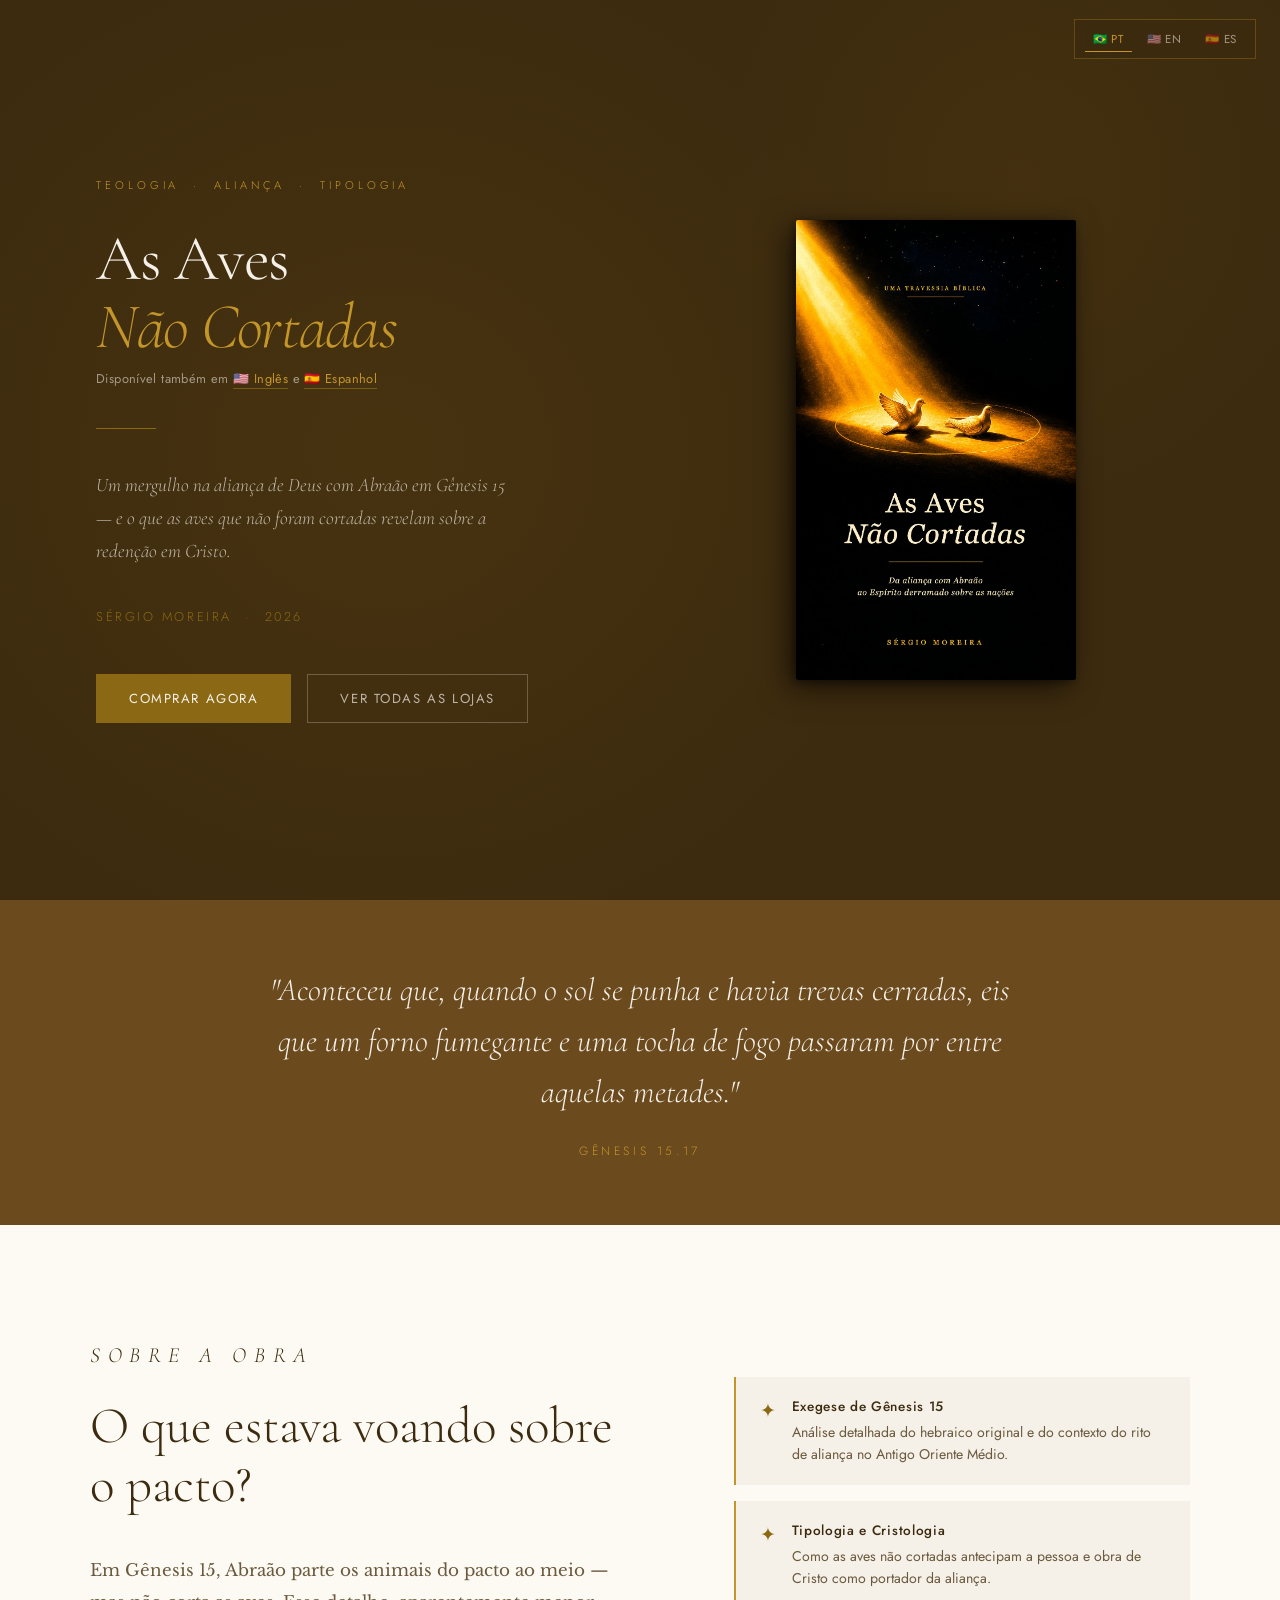
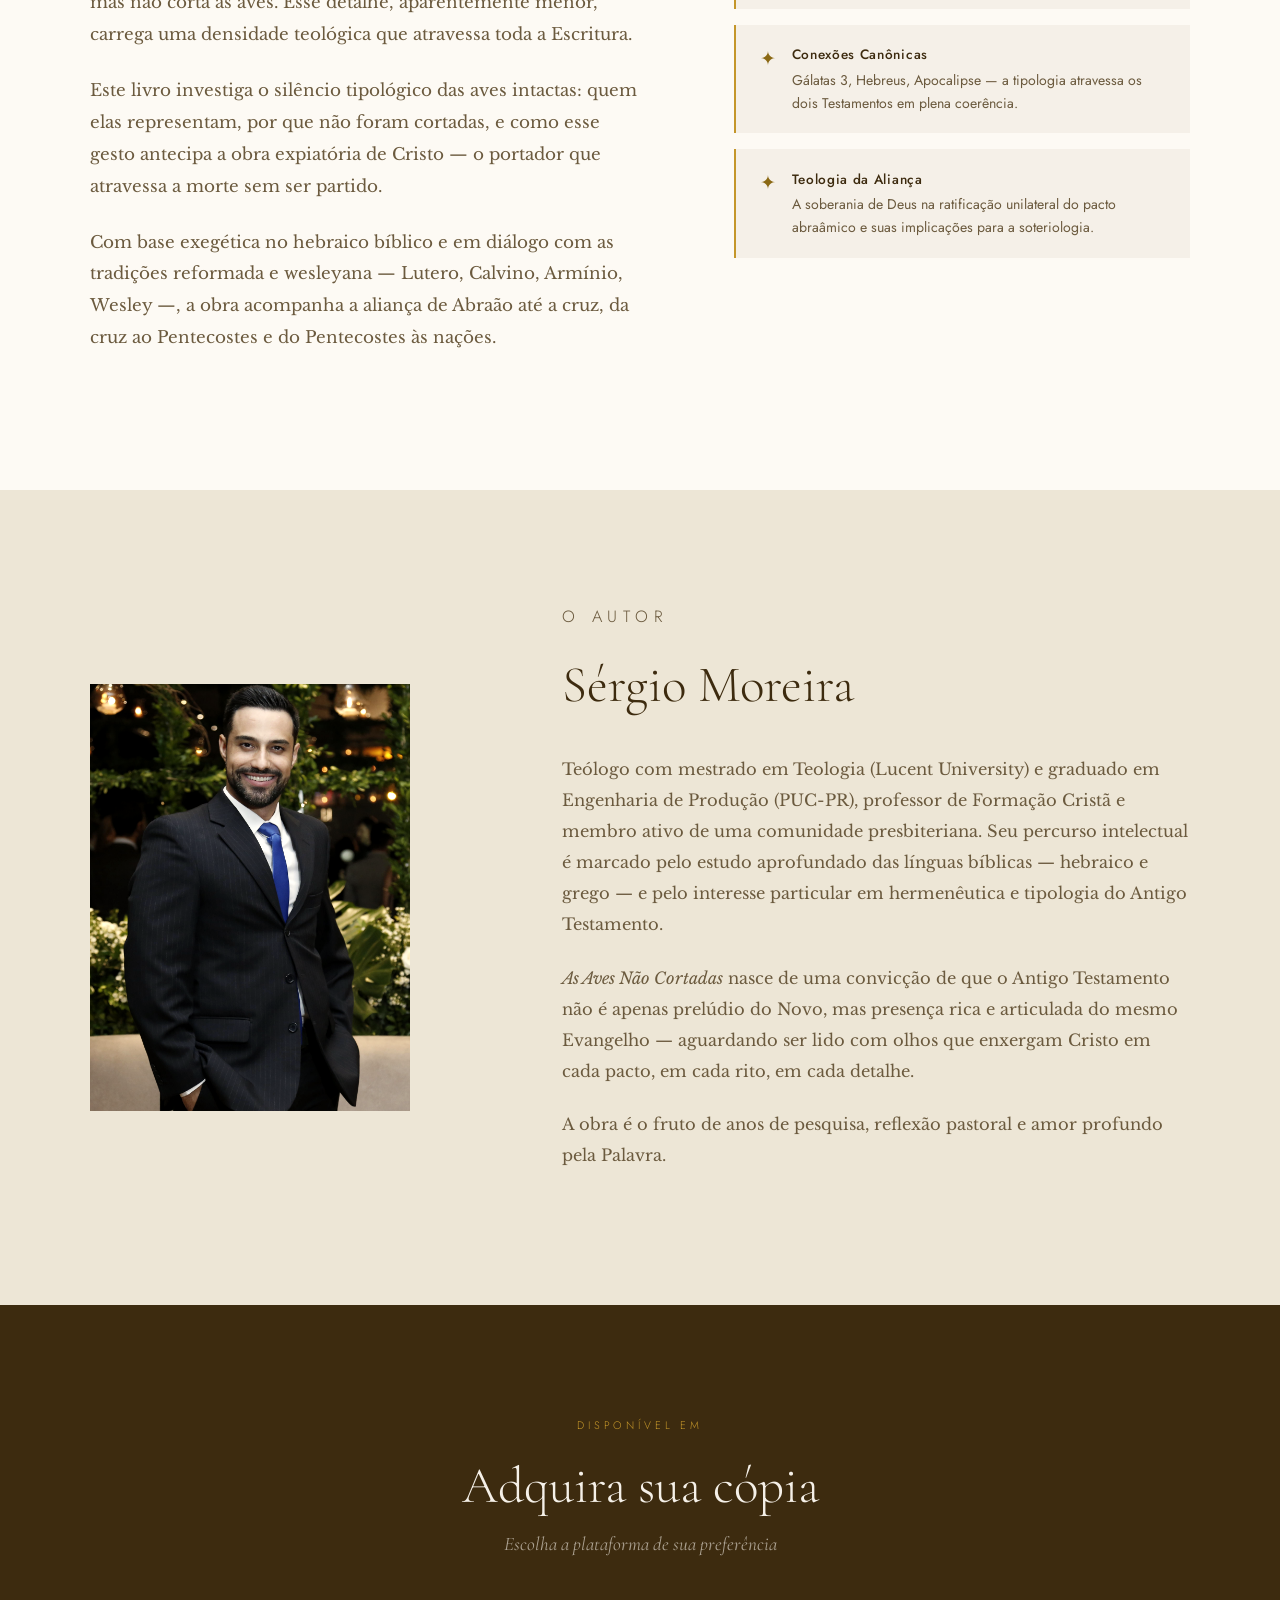
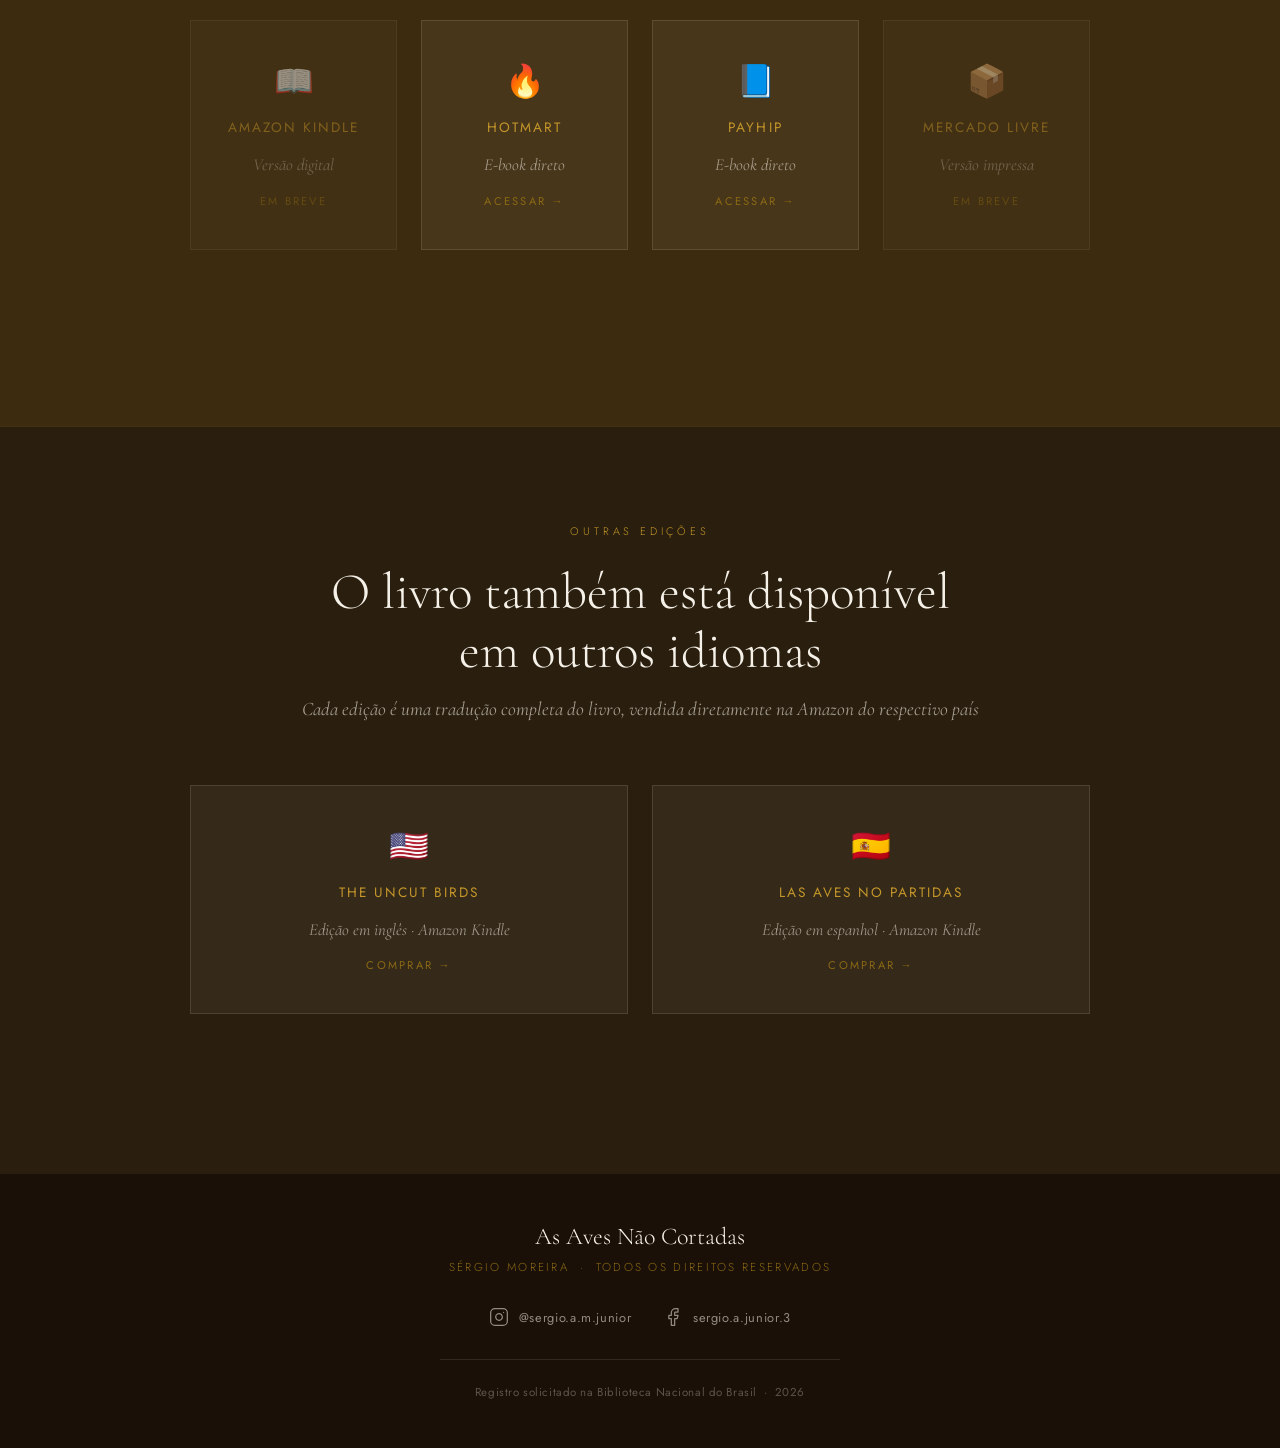
==== index.html @ d933e7a5 "Update index.html" ====
<!DOCTYPE html>
<html lang="pt-BR">
<head>
<meta charset="UTF-8">
<meta name="viewport" content="width=device-width, initial-scale=1.0">
<title>As Aves Não Cortadas — Sérgio Moreira | Livro de teologia sobre Gênesis 15</title>
<meta name="description" content="Por que Deus não cortou as aves na aliança de Gênesis 15? Um estudo teológico que acompanha a promessa de Abraão até a cruz, o Espírito derramado em Pentecostes e as nações. Livro de Sérgio Moreira.">
<meta property="og:type" content="book">
<meta property="og:title" content="As Aves Não Cortadas — Sérgio Moreira">
<meta property="og:description" content="Da aliança com Abraão ao Espírito derramado sobre as nações.">
<meta property="og:image" content="https://asavesnaocortadas.ddns.net/Capa.png">
<meta property="og:url" content="https://asavesnaocortadas.ddns.net/">
<link rel="preconnect" href="https://fonts.googleapis.com">
<link rel="preconnect" href="https://fonts.gstatic.com" crossorigin>
<link href="https://fonts.googleapis.com/css2?family=Cormorant+Garamond:ital,wght@0,300;0,400;0,600;1,300;1,400&family=Libre+Baskerville:ital,wght@0,400;0,700;1,400&family=Jost:wght@300;400;500&display=swap" rel="stylesheet">
<style>
  :root {
    --creme: #F5F0E8; --creme-dark: #EDE6D6; --dourado: #8B6914;
    --dourado-claro: #C4962A; --marrom: #3D2B0F; --marrom-medio: #6B4A1E;
    --texto: #2A1F0E; --texto-suave: #6B5A3E; --branco: #FDFAF4;
  }
  * { margin: 0; padding: 0; box-sizing: border-box; }
  html { scroll-behavior: smooth; }
  body { background: var(--creme); color: var(--texto); font-family: 'Libre Baskerville', serif; overflow-x: hidden; }
  .lang-nav { position: fixed; top: 1.2rem; right: 1.5rem; z-index: 100; display: flex; gap: 0.4rem; background: rgba(61,43,15,0.85); backdrop-filter: blur(8px); padding: 0.4rem 0.6rem; border: 1px solid rgba(196,150,42,0.3); }
  .lang-btn { font-family: 'Jost', sans-serif; font-size: 0.72rem; font-weight: 400; letter-spacing: 0.08em; color: rgba(245,240,232,0.55); text-decoration: none; padding: 0.25rem 0.5rem; transition: color 0.2s ease; }
  .lang-btn:hover { color: var(--dourado-claro); }
  .lang-btn.active { color: var(--dourado-claro); border-bottom: 1px solid var(--dourado-claro); }
  .hero { min-height: 100vh; background: var(--marrom); display: grid; grid-template-columns: 1fr 1fr; position: relative; overflow: hidden; }
  .hero::before { content: ''; position: absolute; inset: 0; background: radial-gradient(ellipse 60% 80% at 30% 50%, rgba(139,105,20,0.12) 0%, transparent 70%), radial-gradient(ellipse 40% 60% at 80% 20%, rgba(139,105,20,0.08) 0%, transparent 60%); pointer-events: none; }
  .hero-text { display: flex; flex-direction: column; justify-content: center; padding: 5rem 4rem 5rem 6rem; position: relative; z-index: 2; }
  .hero-eyebrow { font-family: 'Jost', sans-serif; font-weight: 300; font-size: 0.7rem; letter-spacing: 0.35em; text-transform: uppercase; color: var(--dourado-claro); margin-bottom: 2rem; }
  .hero-title { font-family: 'Cormorant Garamond', serif; font-weight: 300; font-size: clamp(3.2rem, 5vw, 5.5rem); line-height: 1.05; color: var(--creme); letter-spacing: -0.02em; }
  .hero-title em { font-style: italic; color: var(--dourado-claro); }
  .hero-divider { width: 60px; height: 1px; background: var(--dourado); margin: 2.5rem 0; }
  .hero-subtitle { font-family: 'Cormorant Garamond', serif; font-style: italic; font-weight: 300; font-size: 1.2rem; line-height: 1.7; color: rgba(245,240,232,0.7); max-width: 420px; }
  .hero-autor { margin-top: 2.5rem; font-family: 'Jost', sans-serif; font-weight: 300; font-size: 0.8rem; letter-spacing: 0.2em; text-transform: uppercase; color: var(--dourado); }
  .hero-cta-group { margin-top: 3rem; display: flex; gap: 1rem; flex-wrap: wrap; }
  .btn-primary { display: inline-block; padding: 0.85rem 2rem; background: var(--dourado); color: var(--creme); font-family: 'Jost', sans-serif; font-weight: 400; font-size: 0.82rem; letter-spacing: 0.12em; text-transform: uppercase; text-decoration: none; border: 1px solid var(--dourado); transition: all 0.3s ease; }
  .btn-primary:hover { background: var(--dourado-claro); border-color: var(--dourado-claro); }
  .btn-secondary { display: inline-block; padding: 0.85rem 2rem; background: transparent; color: rgba(245,240,232,0.7); font-family: 'Jost', sans-serif; font-weight: 400; font-size: 0.82rem; letter-spacing: 0.12em; text-transform: uppercase; text-decoration: none; border: 1px solid rgba(245,240,232,0.25); transition: all 0.3s ease; }
  .btn-secondary:hover { border-color: rgba(245,240,232,0.6); color: var(--creme); }
  .hero-book { display: flex; align-items: center; justify-content: center; padding: 5rem 5rem 5rem 2rem; position: relative; z-index: 2; }
  .book-wrapper { position: relative; width: 280px; }
  .book-img { width: 100%; border-radius: 2px; box-shadow: -8px 8px 30px rgba(0,0,0,0.6), -2px 2px 8px rgba(0,0,0,0.4); display: block; }
  .versiculo { background: var(--marrom-medio); padding: 4rem 2rem; text-align: center; }
  .versiculo blockquote { font-family: 'Cormorant Garamond', serif; font-style: italic; font-weight: 300; font-size: clamp(1.4rem, 2.5vw, 2rem); color: var(--creme); max-width: 750px; margin: 0 auto; line-height: 1.6; }
  .versiculo cite { display: block; margin-top: 1.5rem; font-family: 'Jost', sans-serif; font-style: normal; font-weight: 300; font-size: 0.75rem; letter-spacing: 0.3em; text-transform: uppercase; color: var(--dourado-claro); }
  .sobre { background: var(--branco); padding: 7rem 2rem; }
  .container { max-width: 1100px; margin: 0 auto; }
  .section-label { font-family: 'Jost', sans-serif; font-weight: 300; font-size: 0.68rem; letter-spacing: 0.35em; text-transform: uppercase; color: var(--dourado); margin-bottom: 1.5rem; }
  .section-title { font-family: 'Cormorant Garamond', serif; font-weight: 300; font-size: clamp(2.2rem, 4vw, 3.5rem); line-height: 1.15; color: var(--marrom); margin-bottom: 2.5rem; }
  .sobre-grid { display: grid; grid-template-columns: 1.2fr 1fr; gap: 6rem; align-items: start; }
  .sobre-texto p { font-size: 1.05rem; line-height: 1.9; color: var(--texto-suave); margin-bottom: 1.5rem; }
  .sobre-texto p:first-child { font-family: 'Cormorant Garamond', serif; font-size: 1.35rem; font-style: italic; color: var(--marrom); line-height: 1.7; }
  .temas { margin-top: 2.5rem; display: flex; flex-direction: column; gap: 1rem; }
  .tema-item { display: flex; align-items: flex-start; gap: 1rem; padding: 1.2rem 1.5rem; border-left: 2px solid var(--dourado-claro); background: var(--creme); }
  .tema-icon { font-size: 1.2rem; color: var(--dourado); flex-shrink: 0; margin-top: 0.1rem; }
  .tema-content h4 { font-family: 'Jost', sans-serif; font-weight: 500; font-size: 0.85rem; letter-spacing: 0.05em; color: var(--marrom); margin-bottom: 0.3rem; }
  .tema-content p { font-size: 0.88rem !important; line-height: 1.6 !important; color: var(--texto-suave) !important; margin: 0 !important; font-family: 'Jost', sans-serif; }
  .autor { background: var(--creme-dark); padding: 7rem 2rem; }
  .autor-grid { display: grid; grid-template-columns: 1fr 1.6fr; gap: 5rem; align-items: center; }
  .autor-foto-wrapper { position: relative; }
  .autor-foto { width: 100%; max-width: 320px; aspect-ratio: 3/4; object-fit: cover; display: block; filter: sepia(15%) contrast(1.05); }
  .autor-foto-frame { position: absolute; top: 20px; left: 20px; right: -20px; bottom: -20px; border: 1px solid var(--dourado); z-index: -1; }
  .autor-bio p { font-size: 1.02rem; line-height: 1.9; color: var(--texto-suave); margin-bottom: 1.4rem; }
  .onde { background: var(--marrom); padding: 7rem 2rem; text-align: center; }
  .onde .section-label { color: var(--dourado-claro); }
  .onde .section-title { color: var(--creme); margin-bottom: 1rem; }
  .onde-subtitulo { font-family: 'Cormorant Garamond', serif; font-style: italic; font-size: 1.2rem; color: rgba(245,240,232,0.6); margin-bottom: 4rem; }
  .idiomas-livro { background: var(--texto); padding: 6rem 2rem; text-align: center; border-top: 1px solid rgba(196,150,42,0.15); }
  .idiomas-livro .section-label { color: var(--dourado-claro); }
  .idiomas-livro .section-title { color: var(--creme); margin-bottom: 1rem; max-width: 640px; margin-left: auto; margin-right: auto; }
  .lojas-grid { display: grid; grid-template-columns: repeat(auto-fit, minmax(180px, 1fr)); gap: 1.5rem; max-width: 900px; margin: 0 auto 4rem; }
  .loja-card { background: rgba(245,240,232,0.05); border: 1px solid rgba(245,240,232,0.12); padding: 2.5rem 1.5rem; text-decoration: none; color: var(--creme); transition: all 0.3s ease; display: flex; flex-direction: column; align-items: center; gap: 1rem; }
  .loja-card:hover { background: rgba(139,105,20,0.2); border-color: var(--dourado); transform: translateY(-4px); }
  .loja-em-breve { opacity: 0.5; cursor: default; }
  .loja-em-breve:hover { background: rgba(245,240,232,0.05); border-color: rgba(245,240,232,0.12); transform: none; }
  .loja-icon { font-size: 2rem; }
  .loja-nome { font-family: 'Jost', sans-serif; font-weight: 400; font-size: 0.85rem; letter-spacing: 0.15em; text-transform: uppercase; color: var(--dourado-claro); }
  .loja-desc { font-family: 'Cormorant Garamond', serif; font-style: italic; font-size: 1.05rem; color: rgba(245,240,232,0.55); line-height: 1.4; }
  .loja-link-text { font-family: 'Jost', sans-serif; font-size: 0.7rem; letter-spacing: 0.2em; text-transform: uppercase; color: var(--dourado); }
  footer { background: #1A1007; padding: 3rem 2rem; text-align: center; }
  .footer-title { font-family: 'Cormorant Garamond', serif; font-weight: 300; font-size: 1.5rem; color: var(--creme); margin-bottom: 0.5rem; }
  .footer-sub { font-family: 'Jost', sans-serif; font-weight: 300; font-size: 0.72rem; letter-spacing: 0.2em; text-transform: uppercase; color: var(--dourado); margin-bottom: 2rem; }
  footer hr { border: none; border-top: 1px solid rgba(245,240,232,0.1); max-width: 400px; margin: 0 auto 1.5rem; }
  .footer-copy { font-family: 'Jost', sans-serif; font-size: 0.72rem; color: rgba(245,240,232,0.3); letter-spacing: 0.05em; }
  .footer-social { display: flex; justify-content: center; gap: 2rem; margin-bottom: 2rem; flex-wrap: wrap; }
  .social-link { display: flex; align-items: center; gap: 0.6rem; color: rgba(245,240,232,0.55); text-decoration: none; font-family: 'Jost', sans-serif; font-size: 0.8rem; letter-spacing: 0.05em; transition: color 0.3s ease; }
  .social-link:hover { color: var(--dourado-claro); }
  @media (max-width: 900px) {
    .hero { grid-template-columns: 1fr; min-height: auto; }
    .hero-text { padding: 4rem 2rem 2rem; order: 2; }
    .hero-book { order: 1; padding: 4rem 2rem 2rem; }
    .book-wrapper { width: 200px; }
    .sobre-grid, .autor-grid { grid-template-columns: 1fr; gap: 3rem; }
    .autor-foto { max-width: 220px; margin: 0 auto; }
    .autor-foto-frame { display: none; }
    .lojas-grid { grid-template-columns: 1fr; max-width: 360px; }
    .lang-nav { top: 0.8rem; right: 0.8rem; }
  }
  @media (max-width: 600px) {
    .hero-text { padding: 3rem 1.5rem 2rem; }
    .hero-cta-group { flex-direction: column; }
    .btn-primary, .btn-secondary { text-align: center; }
  }
  @keyframes fadeUp { from { opacity: 0; transform: translateY(30px); } to { opacity: 1; transform: translateY(0); } }
  .hero-eyebrow { animation: fadeUp 0.8s ease both; }
  .hero-title { animation: fadeUp 0.8s 0.15s ease both; }
  .hero-divider { animation: fadeUp 0.8s 0.3s ease both; }
  .hero-subtitle { animation: fadeUp 0.8s 0.4s ease both; }
  .hero-idiomas { font-family: 'Jost', sans-serif; font-size: 0.8rem; letter-spacing: 0.03em; color: rgba(245,240,232,0.55); margin: 0.6rem 0 0; animation: fadeUp 0.8s 0.35s ease both; }
  .hero-idiomas a { color: var(--dourado-claro); text-decoration: none; border-bottom: 1px solid rgba(196,150,42,0.4); transition: border-color 0.2s ease; }
  .hero-idiomas a:hover { border-color: var(--dourado-claro); }
  .hero-autor { animation: fadeUp 0.8s 0.5s ease both; }
  .hero-cta-group { animation: fadeUp 0.8s 0.6s ease both; }
  .book-wrapper { animation: fadeUp 0.8s 0.3s ease both; }
</style>
</head>
<body>

<nav class="lang-nav">
  <a href="/" class="lang-btn active">🇧🇷 PT</a>
  <a href="/en/" class="lang-btn">🇺🇸 EN</a>
  <a href="/es/" class="lang-btn">🇪🇸 ES</a>
</nav>

<section class="hero">
  <div class="hero-text">
    <p class="hero-eyebrow">Teologia &nbsp;·&nbsp; Aliança &nbsp;·&nbsp; Tipologia</p>
    <h1 class="hero-title">As Aves<br><em>Não Cortadas</em></h1>
    <p class="hero-idiomas">Disponível também em <a href="https://www.amazon.com/dp/B0H73LWRV6" target="_blank" rel="noopener">🇺🇸 Inglês</a> e <a href="https://www.amazon.es/dp/B0H73BCH73" target="_blank" rel="noopener">🇪🇸 Espanhol</a></p>
    <div class="hero-divider"></div>
    <p class="hero-subtitle">Um mergulho na aliança de Deus com Abraão em Gênesis 15 — e o que as aves que não foram cortadas revelam sobre a redenção em Cristo.</p>
    <p class="hero-autor">Sérgio Moreira &nbsp;·&nbsp; 2026</p>
    <div class="hero-cta-group">
      <a href="https://go.hotmart.com/M106552113T" target="_blank" rel="noopener" class="btn-primary">Comprar agora</a>
      <a href="#onde-encontrar" class="btn-secondary">Ver todas as lojas</a>
    </div>
  </div>
  <div class="hero-book">
    <div class="book-wrapper">
      <img src="Capa.png" alt="Capa do livro As Aves Não Cortadas — Sérgio Moreira" class="book-img">
    </div>
  </div>
</section>

<section class="versiculo">
  <blockquote>
    "Aconteceu que, quando o sol se punha e havia trevas cerradas, eis que um forno fumegante e uma tocha de fogo passaram por entre aquelas metades."
    <cite>Gênesis 15.17</cite>
  </blockquote>
</section>

<section class="sobre" id="sobre">
  <div class="container">
    <div class="sobre-grid">
      <div class="sobre-texto">
        <p class="section-label">Sobre a obra</p>
        <h2 class="section-title">O que estava voando sobre o pacto?</h2>
        <p>Em Gênesis 15, Abraão parte os animais do pacto ao meio — mas não corta as aves. Esse detalhe, aparentemente menor, carrega uma densidade teológica que atravessa toda a Escritura.</p>
        <p>Este livro investiga o silêncio tipológico das aves intactas: quem elas representam, por que não foram cortadas, e como esse gesto antecipa a obra expiatória de Cristo — o portador que atravessa a morte sem ser partido.</p>
        <p>Com base exegética no hebraico bíblico e em diálogo com as tradições reformada e wesleyana — Lutero, Calvino, Armínio, Wesley —, a obra acompanha a aliança de Abraão até a cruz, da cruz ao Pentecostes e do Pentecostes às nações.</p>
      </div>
      <div>
        <div class="temas">
          <div class="tema-item"><span class="tema-icon">✦</span><div class="tema-content"><h4>Exegese de Gênesis 15</h4><p>Análise detalhada do hebraico original e do contexto do rito de aliança no Antigo Oriente Médio.</p></div></div>
          <div class="tema-item"><span class="tema-icon">✦</span><div class="tema-content"><h4>Tipologia e Cristologia</h4><p>Como as aves não cortadas antecipam a pessoa e obra de Cristo como portador da aliança.</p></div></div>
          <div class="tema-item"><span class="tema-icon">✦</span><div class="tema-content"><h4>Conexões Canônicas</h4><p>Gálatas 3, Hebreus, Apocalipse — a tipologia atravessa os dois Testamentos em plena coerência.</p></div></div>
          <div class="tema-item"><span class="tema-icon">✦</span><div class="tema-content"><h4>Teologia da Aliança</h4><p>A soberania de Deus na ratificação unilateral do pacto abraâmico e suas implicações para a soteriologia.</p></div></div>
        </div>
      </div>
    </div>
  </div>
</section>

<section class="autor" id="autor">
  <div class="container">
    <div class="autor-grid">
      <div class="autor-foto-wrapper">
        <img src="autor.jpg" alt="Sérgio Moreira, autor" class="autor-foto">
        <div class="autor-foto-frame"></div>
      </div>
      <div class="autor-bio">
        <p class="section-label">O autor</p>
        <h2 class="section-title">Sérgio Moreira</h2>
        <p>Teólogo com mestrado em Teologia (Lucent University) e graduado em Engenharia de Produção (PUC-PR), professor de Formação Cristã e membro ativo de uma comunidade presbiteriana. Seu percurso intelectual é marcado pelo estudo aprofundado das línguas bíblicas — hebraico e grego — e pelo interesse particular em hermenêutica e tipologia do Antigo Testamento.</p>
        <p><em>As Aves Não Cortadas</em> nasce de uma convicção de que o Antigo Testamento não é apenas prelúdio do Novo, mas presença rica e articulada do mesmo Evangelho — aguardando ser lido com olhos que enxergam Cristo em cada pacto, em cada rito, em cada detalhe.</p>
        <p>A obra é o fruto de anos de pesquisa, reflexão pastoral e amor profundo pela Palavra.</p>
      </div>
    </div>
  </div>
</section>

<section class="onde" id="onde-encontrar">
  <div class="container">
    <p class="section-label">Disponível em</p>
    <h2 class="section-title">Adquira sua cópia</h2>
    <p class="onde-subtitulo">Escolha a plataforma de sua preferência</p>
    <div class="lojas-grid">
      <div class="loja-card loja-em-breve"><span class="loja-icon">📖</span><span class="loja-nome">Amazon Kindle</span><span class="loja-desc">Versão digital</span><span class="loja-link-text">Em breve</span></div>
      <a href="https://go.hotmart.com/M106552113T" class="loja-card" target="_blank" rel="noopener"><span class="loja-icon">🔥</span><span class="loja-nome">Hotmart</span><span class="loja-desc">E-book direto</span><span class="loja-link-text">Acessar →</span></a>
      <a href="https://payhip.com/b/uIAxt" class="loja-card" target="_blank" rel="noopener"><span class="loja-icon">📘</span><span class="loja-nome">PayHip</span><span class="loja-desc">E-book direto</span><span class="loja-link-text">Acessar →</span></a>
      <div class="loja-card loja-em-breve"><span class="loja-icon">📦</span><span class="loja-nome">Mercado Livre</span><span class="loja-desc">Versão impressa</span><span class="loja-link-text">Em breve</span></div>
    </div>
  </div>
</section>

<section class="idiomas-livro" id="outras-edicoes">
  <div class="container">
    <p class="section-label">Outras edições</p>
    <h2 class="section-title">O livro também está disponível em outros idiomas</h2>
    <p class="onde-subtitulo">Cada edição é uma tradução completa do livro, vendida diretamente na Amazon do respectivo país</p>
    <div class="lojas-grid">
      <a href="https://www.amazon.com/dp/B0H73LWRV6" class="loja-card" target="_blank" rel="noopener"><span class="loja-icon">🇺🇸</span><span class="loja-nome">The Uncut Birds</span><span class="loja-desc">Edição em inglês · Amazon Kindle</span><span class="loja-link-text">Comprar →</span></a>
      <a href="https://www.amazon.es/dp/B0H73BCH73" class="loja-card" target="_blank" rel="noopener"><span class="loja-icon">🇪🇸</span><span class="loja-nome">Las Aves No Partidas</span><span class="loja-desc">Edição em espanhol · Amazon Kindle</span><span class="loja-link-text">Comprar →</span></a>
    </div>
  </div>
</section>

<footer>
  <p class="footer-title">As Aves Não Cortadas</p>
  <p class="footer-sub">Sérgio Moreira &nbsp;·&nbsp; Todos os direitos reservados</p>
  <div class="footer-social">
    <a href="https://www.instagram.com/sergio.a.m.junior/" target="_blank" rel="noopener" class="social-link" aria-label="Instagram">
      <svg xmlns="http://www.w3.org/2000/svg" width="20" height="20" viewBox="0 0 24 24" fill="none" stroke="currentColor" stroke-width="1.5" stroke-linecap="round" stroke-linejoin="round"><rect x="2" y="2" width="20" height="20" rx="5" ry="5"/><path d="M16 11.37A4 4 0 1 1 12.63 8 4 4 0 0 1 16 11.37z"/><line x1="17.5" y1="6.5" x2="17.51" y2="6.5"/></svg>
      <span>@sergio.a.m.junior</span>
    </a>
    <a href="https://www.facebook.com/sergio.a.junior.3" target="_blank" rel="noopener" class="social-link" aria-label="Facebook">
      <svg xmlns="http://www.w3.org/2000/svg" width="20" height="20" viewBox="0 0 24 24" fill="none" stroke="currentColor" stroke-width="1.5" stroke-linecap="round" stroke-linejoin="round"><path d="M18 2h-3a5 5 0 0 0-5 5v3H7v4h3v8h4v-8h3l1-4h-4V7a1 1 0 0 1 1-1h3z"/></svg>
      <span>sergio.a.junior.3</span>
    </a>
  </div>
  <hr>
  <p class="footer-copy">Registro solicitado na Biblioteca Nacional do Brasil &nbsp;·&nbsp; <span id="ano"></span></p>
</footer>
<script>document.getElementById('ano').textContent = new Date().getFullYear();</script>
</body>
</html>
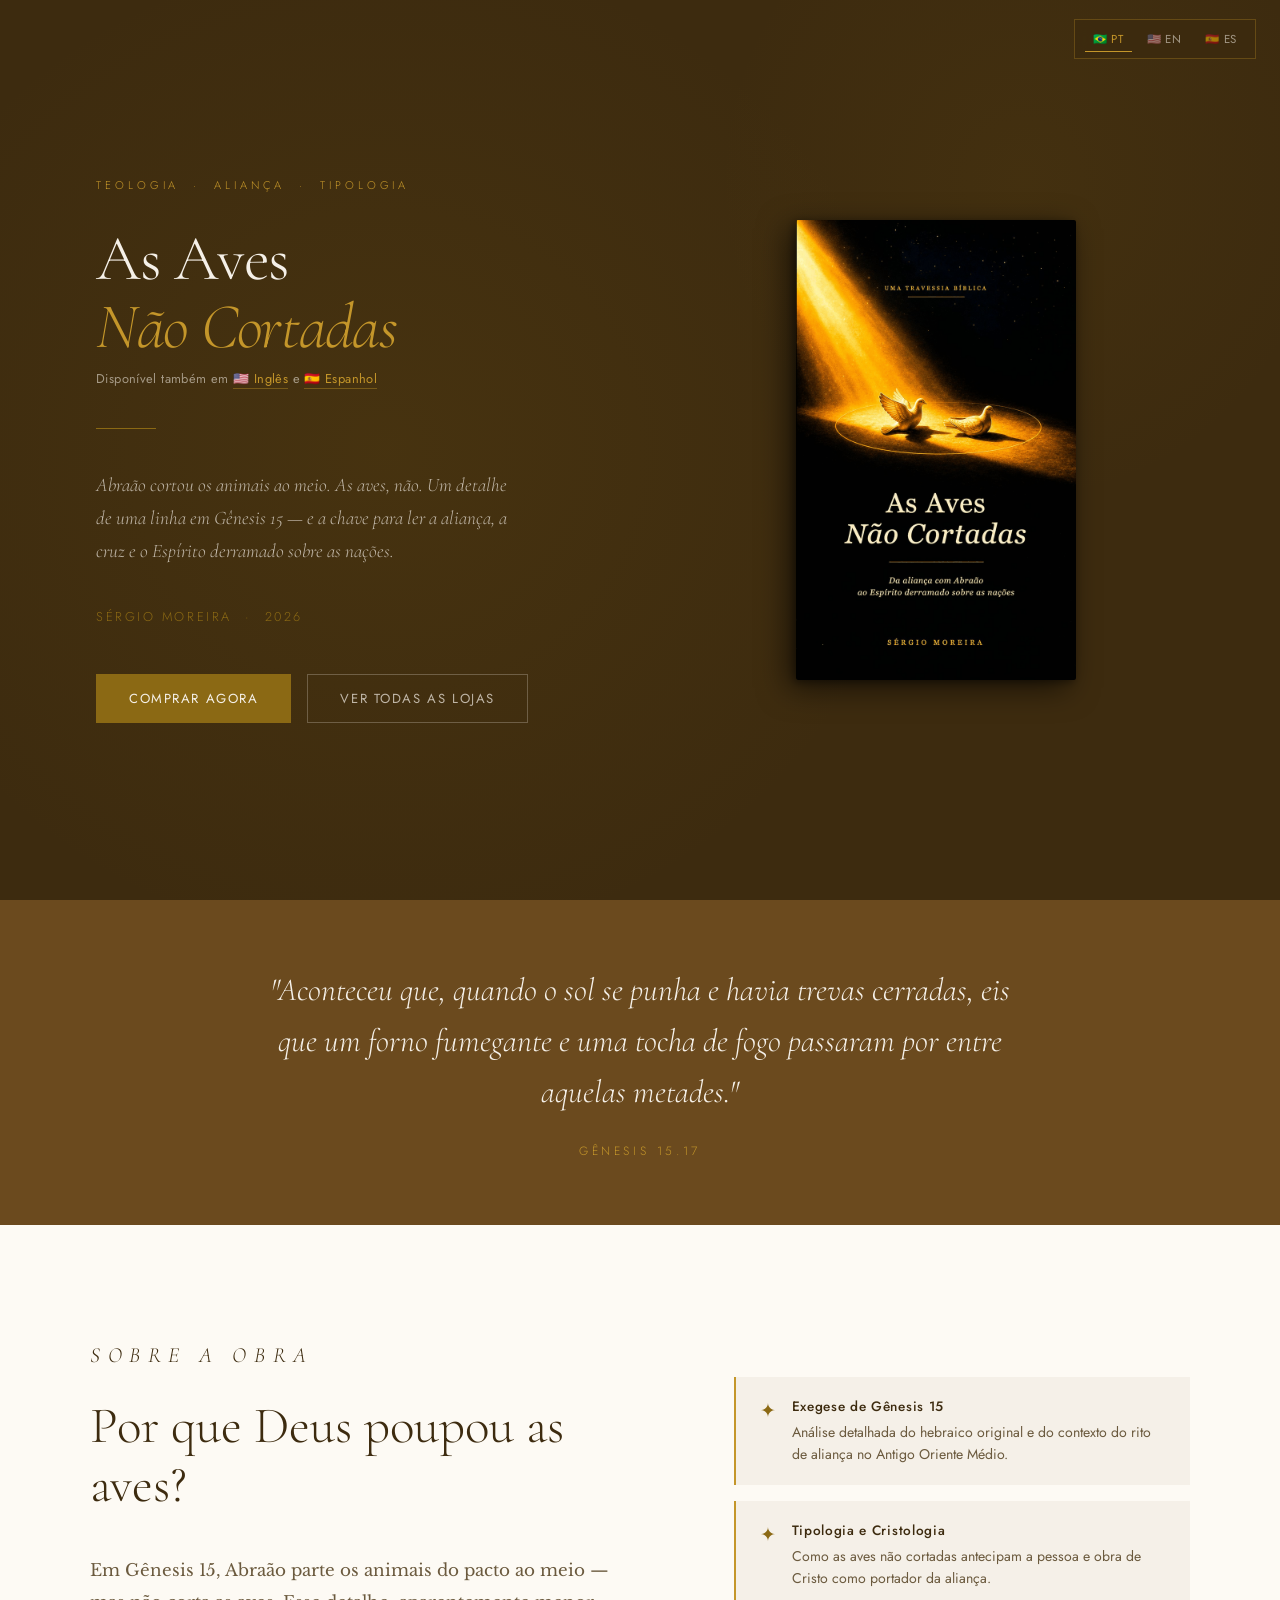
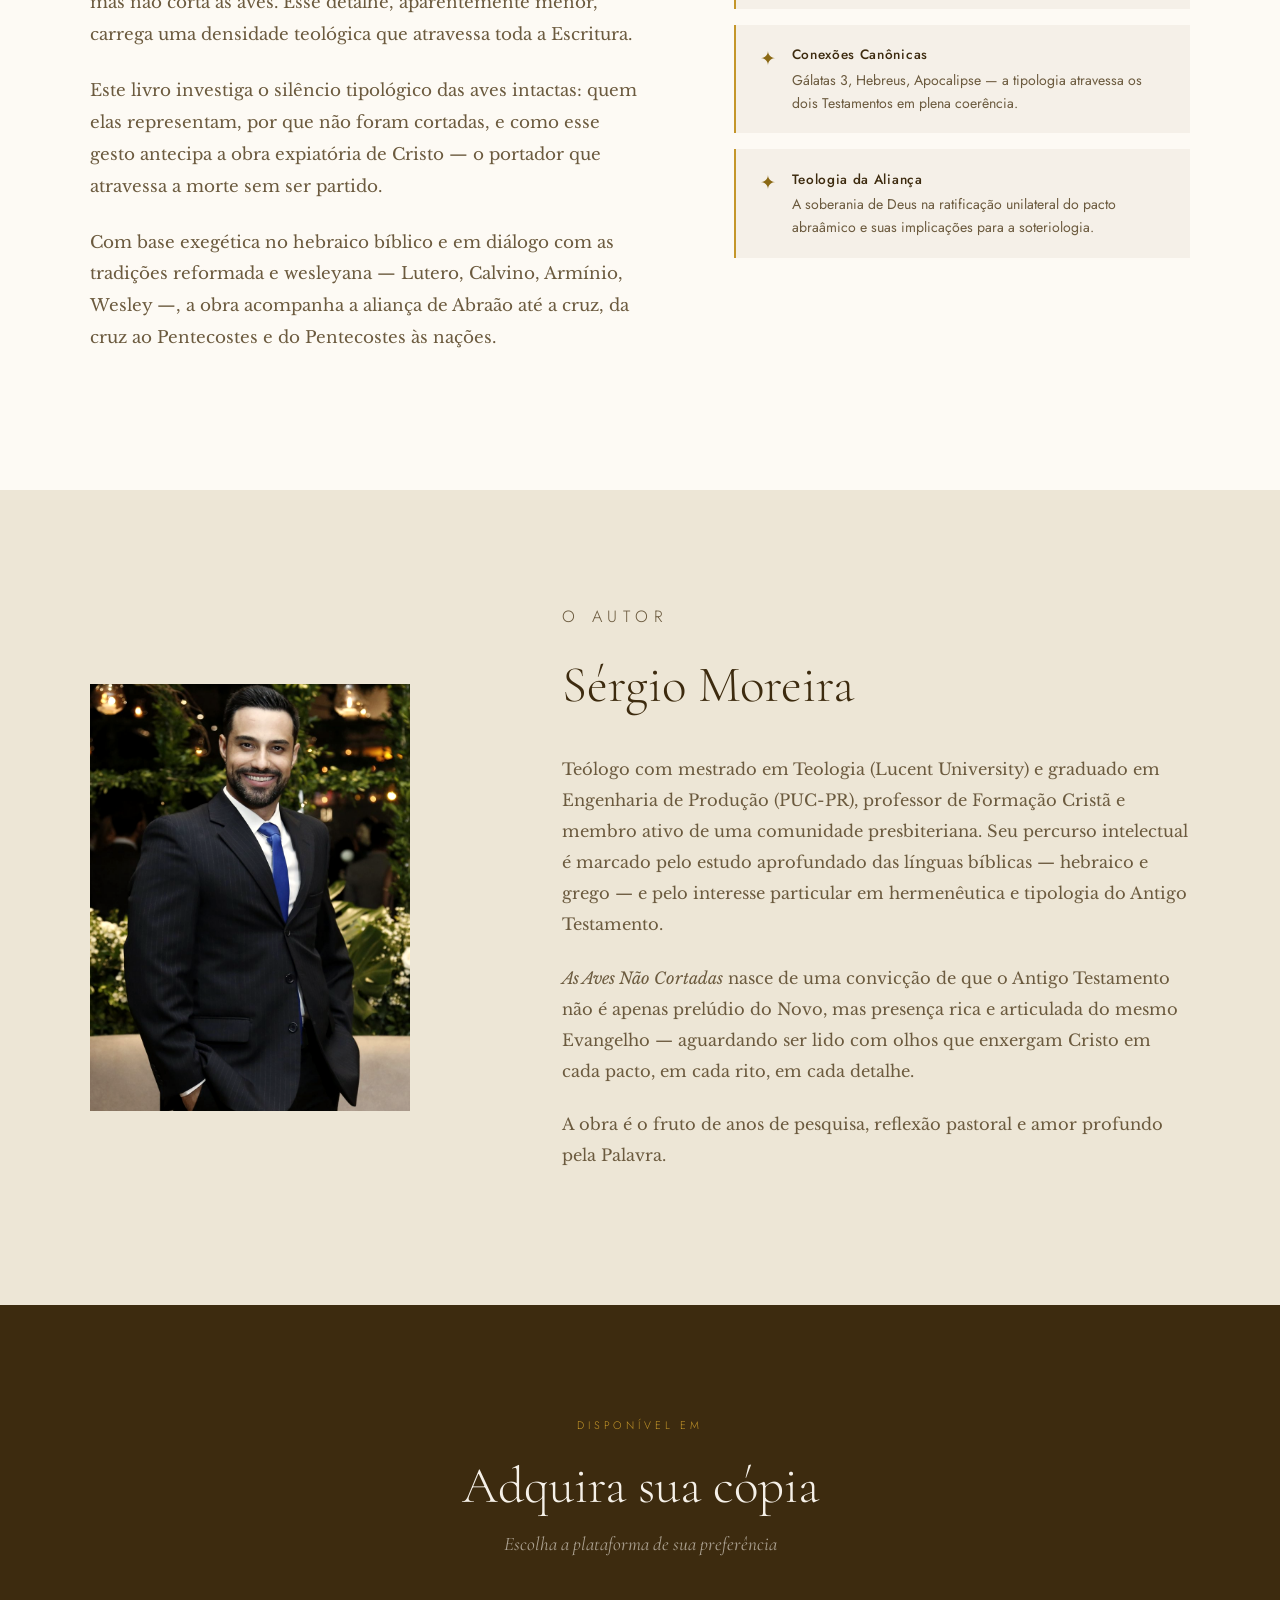
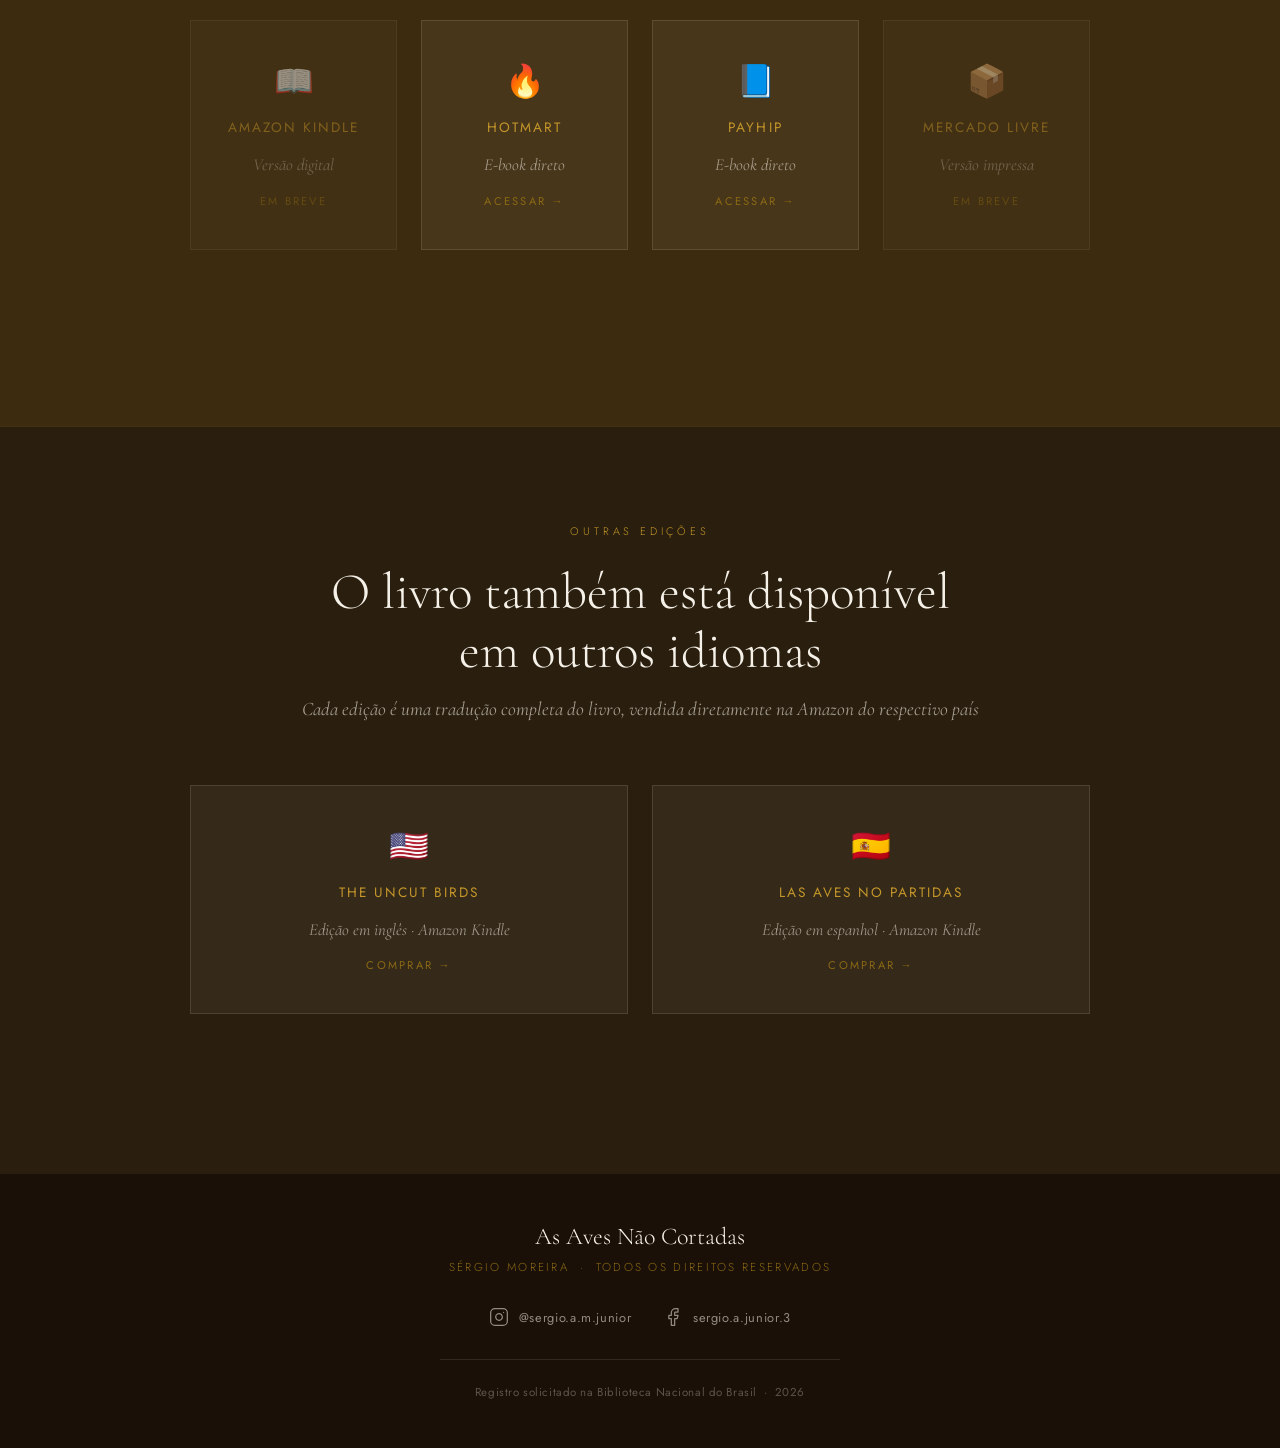
==== commit 8b30486d: "Update index.html" ====
--- a/index.html
+++ b/index.html
@@ -8,8 +8,8 @@
 <meta property="og:type" content="book">
 <meta property="og:title" content="As Aves Não Cortadas — Sérgio Moreira">
 <meta property="og:description" content="Da aliança com Abraão ao Espírito derramado sobre as nações.">
-<meta property="og:image" content="https://asavesnaocortadas.ddns.net/Capa.png">
-<meta property="og:url" content="https://asavesnaocortadas.ddns.net/">
+<meta property="og:image" content="https://asavesnaocortadas.com.br/Capa.png">
+<meta property="og:url" content="https://asavesnaocortadas.com.br/">
 <link rel="preconnect" href="https://fonts.googleapis.com">
 <link rel="preconnect" href="https://fonts.gstatic.com" crossorigin>
 <link href="https://fonts.googleapis.com/css2?family=Cormorant+Garamond:ital,wght@0,300;0,400;0,600;1,300;1,400&family=Libre+Baskerville:ital,wght@0,400;0,700;1,400&family=Jost:wght@300;400;500&display=swap" rel="stylesheet">
@@ -116,6 +116,12 @@
   .hero-cta-group { animation: fadeUp 0.8s 0.6s ease both; }
   .book-wrapper { animation: fadeUp 0.8s 0.3s ease both; }
 </style>
+<link rel="canonical" href="https://asavesnaocortadas.com.br/">
+<link rel="alternate" hreflang="pt-BR" href="https://asavesnaocortadas.com.br/">
+<link rel="alternate" hreflang="en" href="https://asavesnaocortadas.com.br/en/">
+<link rel="alternate" hreflang="es" href="https://asavesnaocortadas.com.br/es/">
+<link rel="alternate" hreflang="x-default" href="https://asavesnaocortadas.com.br/">
+<script type="application/ld+json">{"@context":"https://schema.org","@type":"Book","name":"As Aves Não Cortadas","author":{"@type":"Person","name":"Sérgio Moreira"},"publisher":{"@type":"Organization","name":"Gilgal Edições"},"inLanguage":"pt-BR","url":"https://asavesnaocortadas.com.br/","image":"https://asavesnaocortadas.com.br/Capa.png","about":"Gênesis 15, aliança abraâmica, tipologia"}</script>
 </head>
 <body>
 
@@ -131,7 +137,7 @@
     <h1 class="hero-title">As Aves<br><em>Não Cortadas</em></h1>
     <p class="hero-idiomas">Disponível também em <a href="https://www.amazon.com/dp/B0H73LWRV6" target="_blank" rel="noopener">🇺🇸 Inglês</a> e <a href="https://www.amazon.es/dp/B0H73BCH73" target="_blank" rel="noopener">🇪🇸 Espanhol</a></p>
     <div class="hero-divider"></div>
-    <p class="hero-subtitle">Um mergulho na aliança de Deus com Abraão em Gênesis 15 — e o que as aves que não foram cortadas revelam sobre a redenção em Cristo.</p>
+    <p class="hero-subtitle">Abraão cortou os animais ao meio. As aves, não. Um detalhe de uma linha em Gênesis 15 — e a chave para ler a aliança, a cruz e o Espírito derramado sobre as nações.</p>
     <p class="hero-autor">Sérgio Moreira &nbsp;·&nbsp; 2026</p>
     <div class="hero-cta-group">
       <a href="https://go.hotmart.com/M106552113T" target="_blank" rel="noopener" class="btn-primary">Comprar agora</a>
@@ -157,7 +163,7 @@
     <div class="sobre-grid">
       <div class="sobre-texto">
         <p class="section-label">Sobre a obra</p>
-        <h2 class="section-title">O que estava voando sobre o pacto?</h2>
+        <h2 class="section-title">Por que Deus poupou as aves?</h2>
         <p>Em Gênesis 15, Abraão parte os animais do pacto ao meio — mas não corta as aves. Esse detalhe, aparentemente menor, carrega uma densidade teológica que atravessa toda a Escritura.</p>
         <p>Este livro investiga o silêncio tipológico das aves intactas: quem elas representam, por que não foram cortadas, e como esse gesto antecipa a obra expiatória de Cristo — o portador que atravessa a morte sem ser partido.</p>
         <p>Com base exegética no hebraico bíblico e em diálogo com as tradições reformada e wesleyana — Lutero, Calvino, Armínio, Wesley —, a obra acompanha a aliança de Abraão até a cruz, da cruz ao Pentecostes e do Pentecostes às nações.</p>
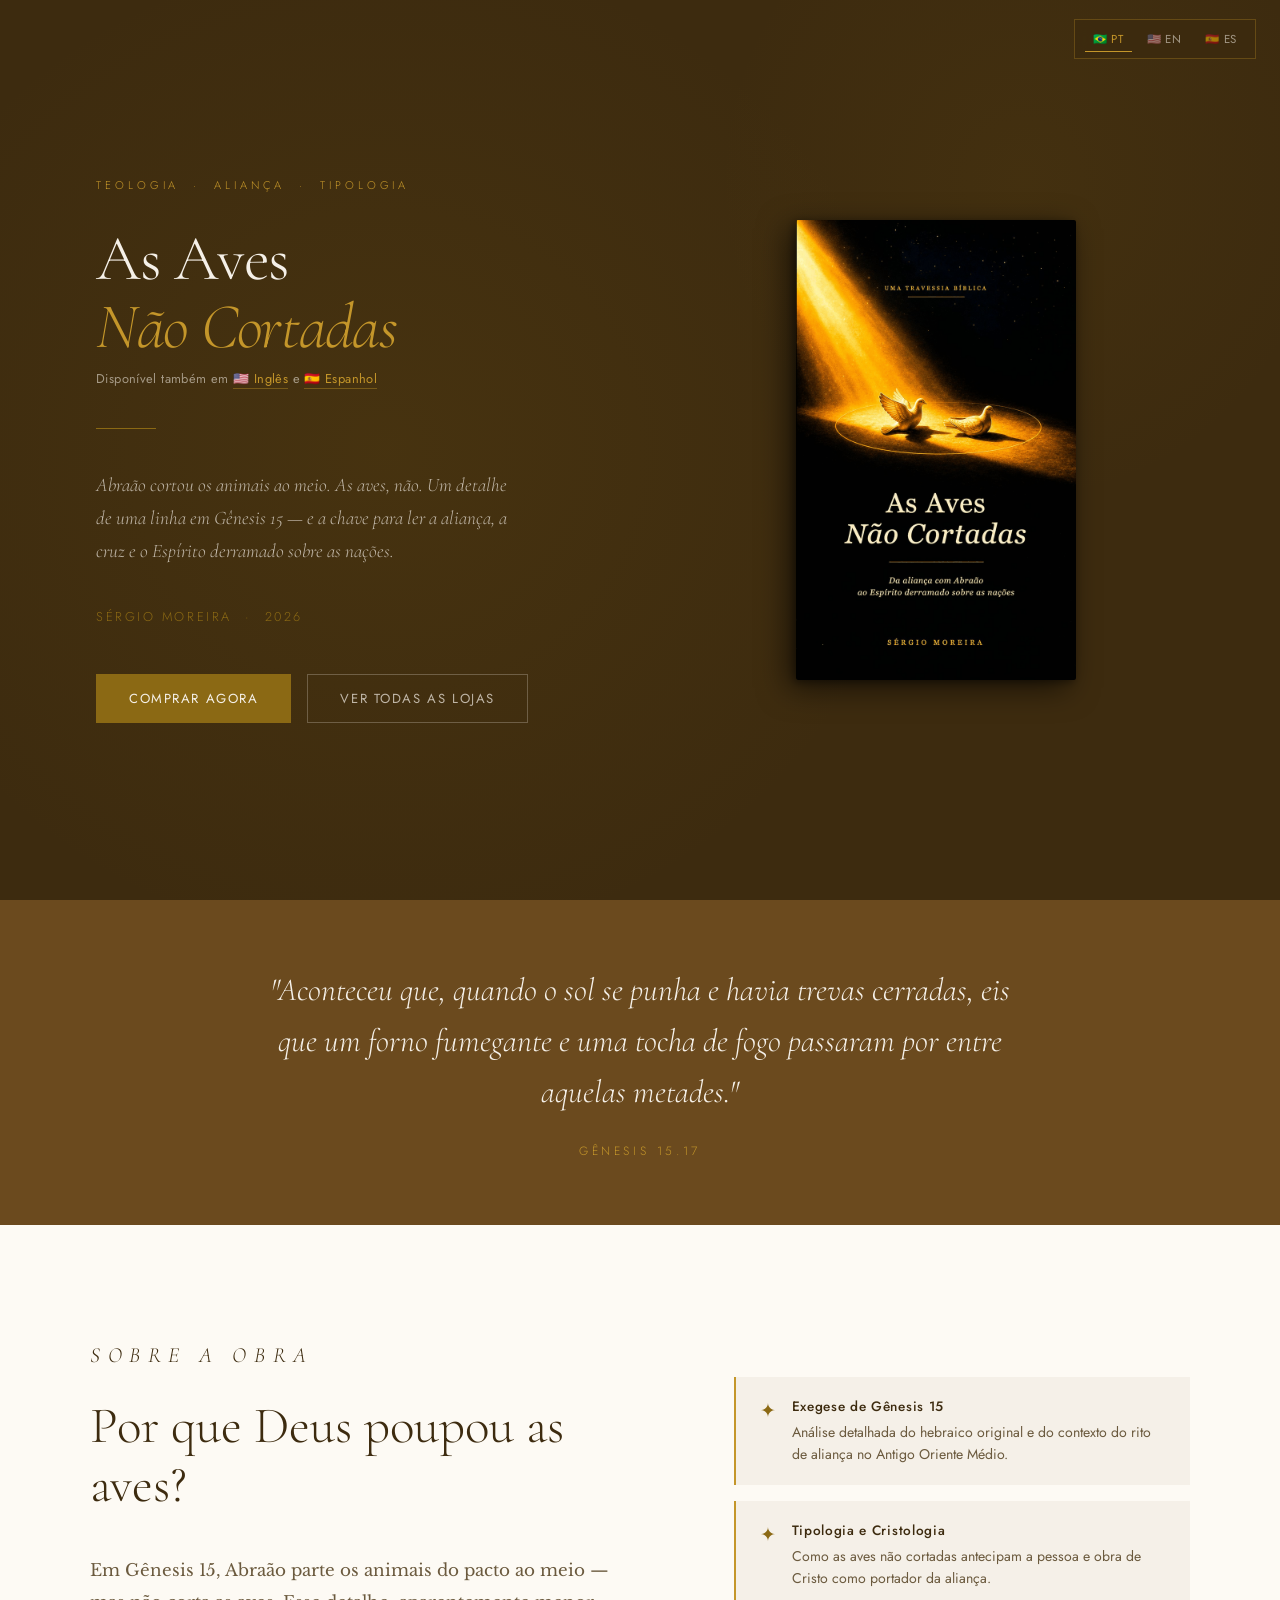
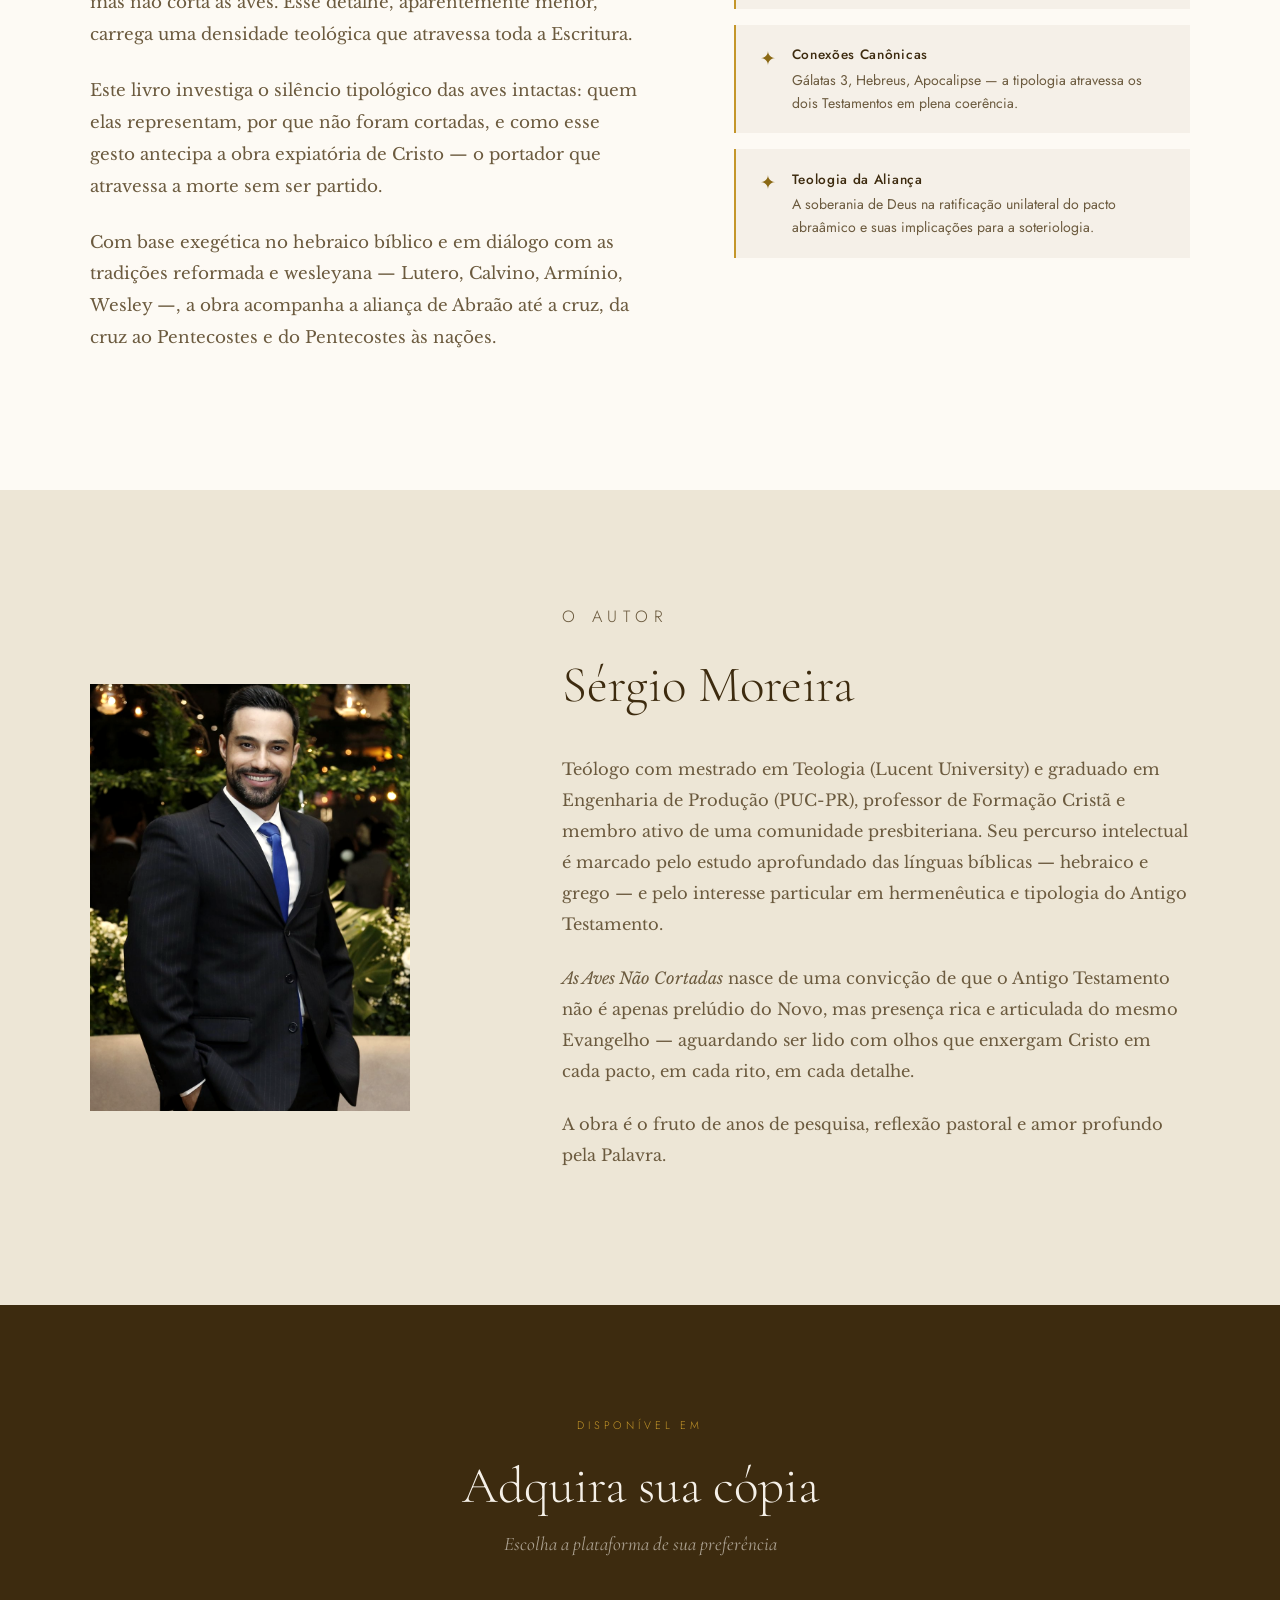
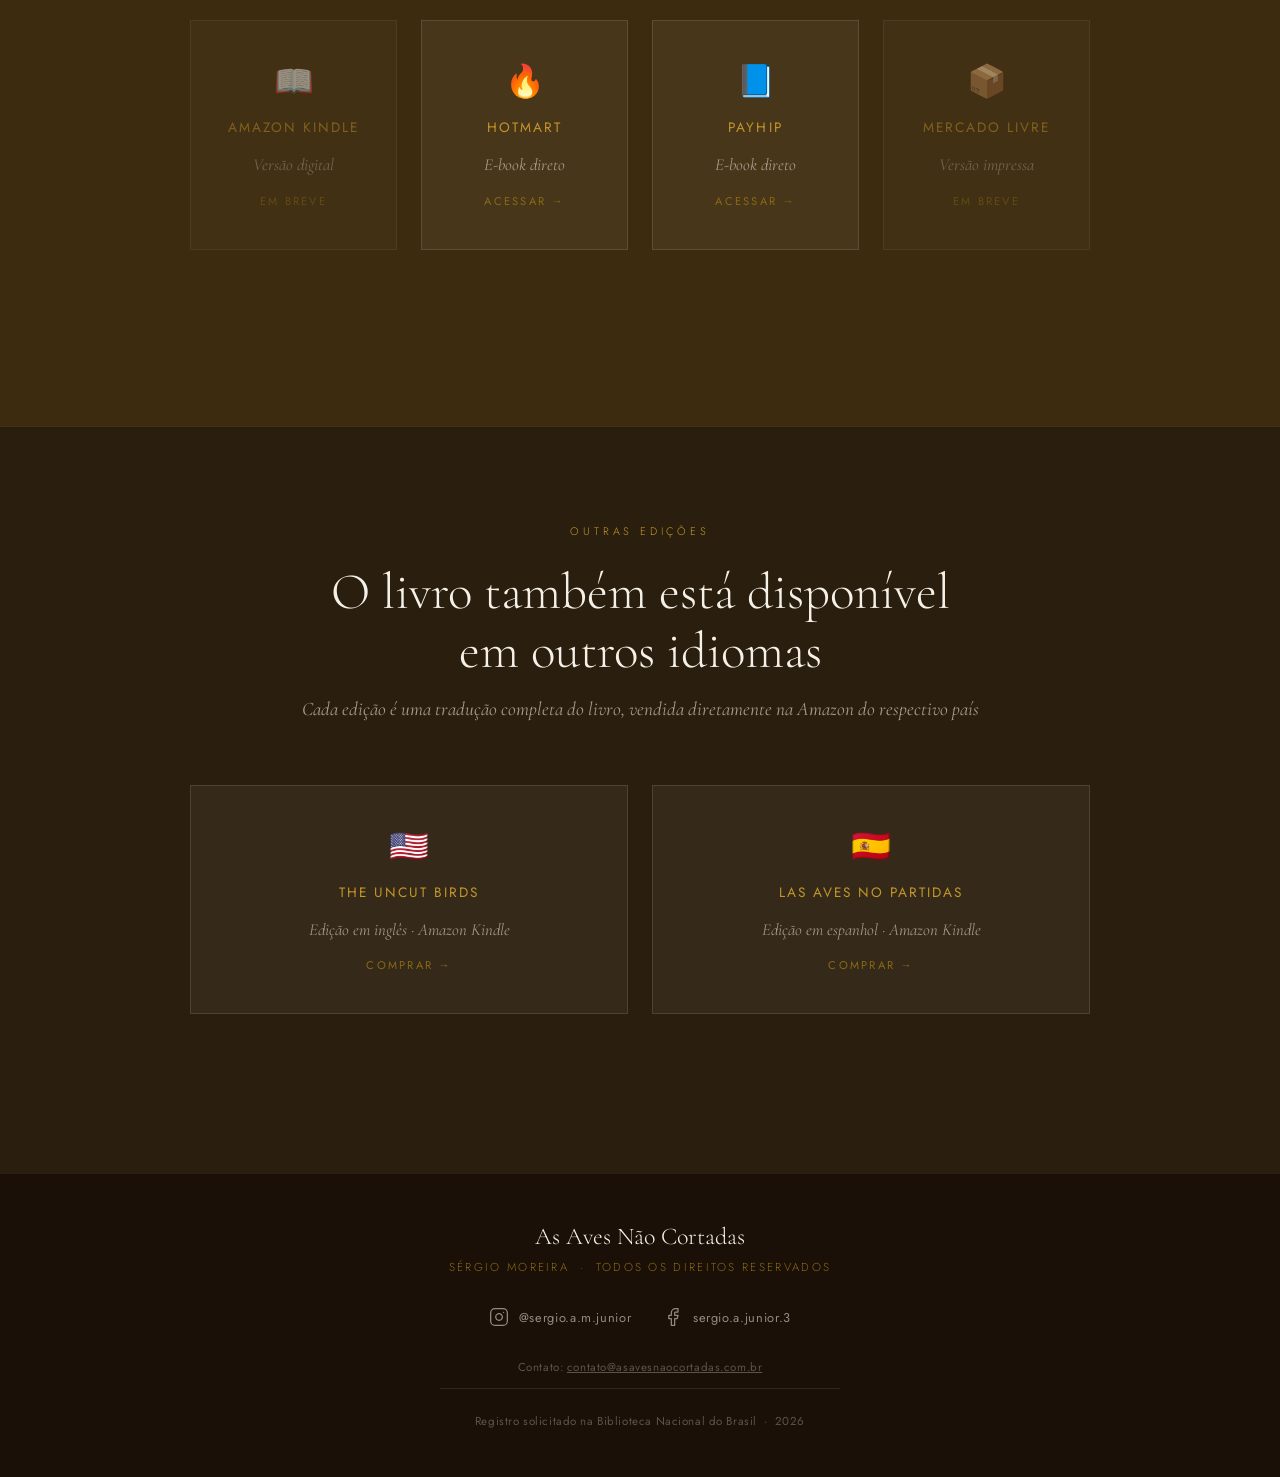
==== commit 9c579b4a: "Update index.html" ====
--- a/index.html
+++ b/index.html
@@ -237,6 +237,7 @@
       <span>sergio.a.junior.3</span>
     </a>
   </div>
+  <p class="footer-copy" style="margin-bottom:0.8rem">Contato: <a href="mailto:contato@asavesnaocortadas.com.br" style="color:inherit">contato@asavesnaocortadas.com.br</a></p>
   <hr>
   <p class="footer-copy">Registro solicitado na Biblioteca Nacional do Brasil &nbsp;·&nbsp; <span id="ano"></span></p>
 </footer>
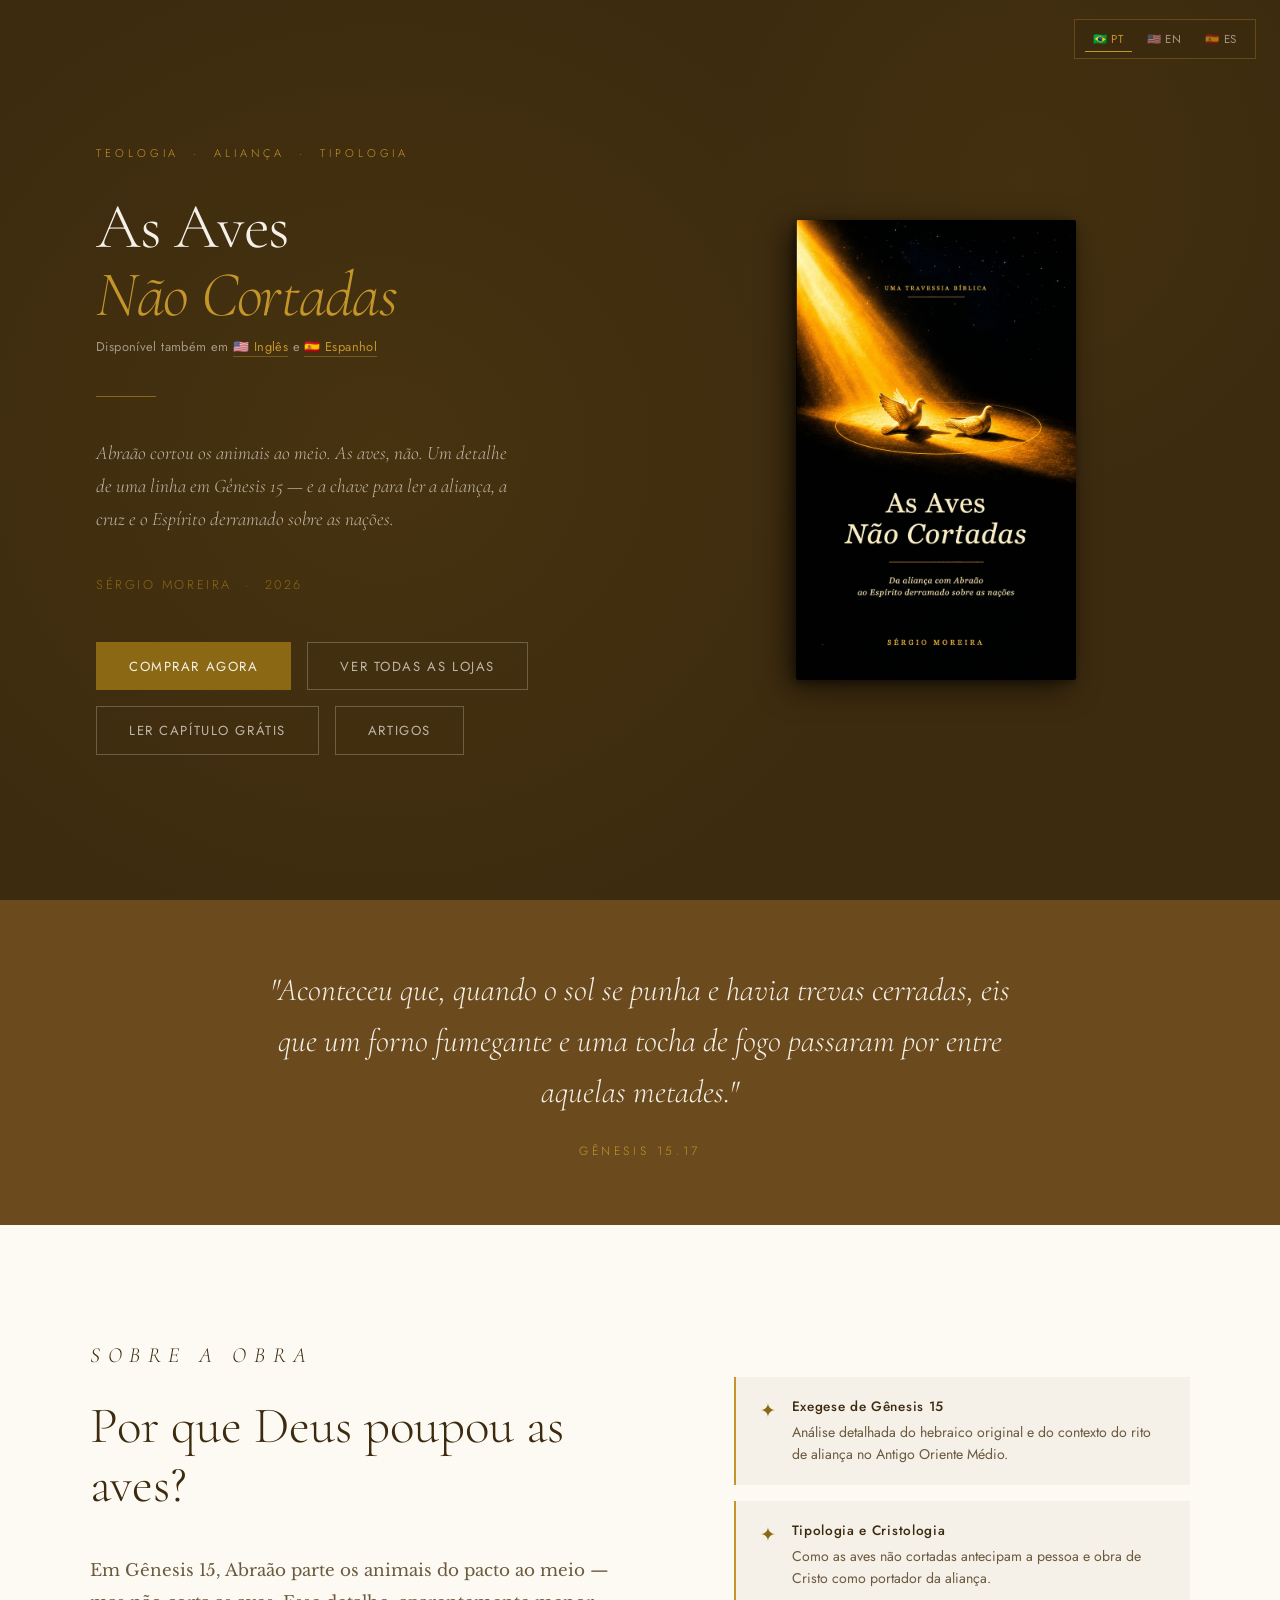
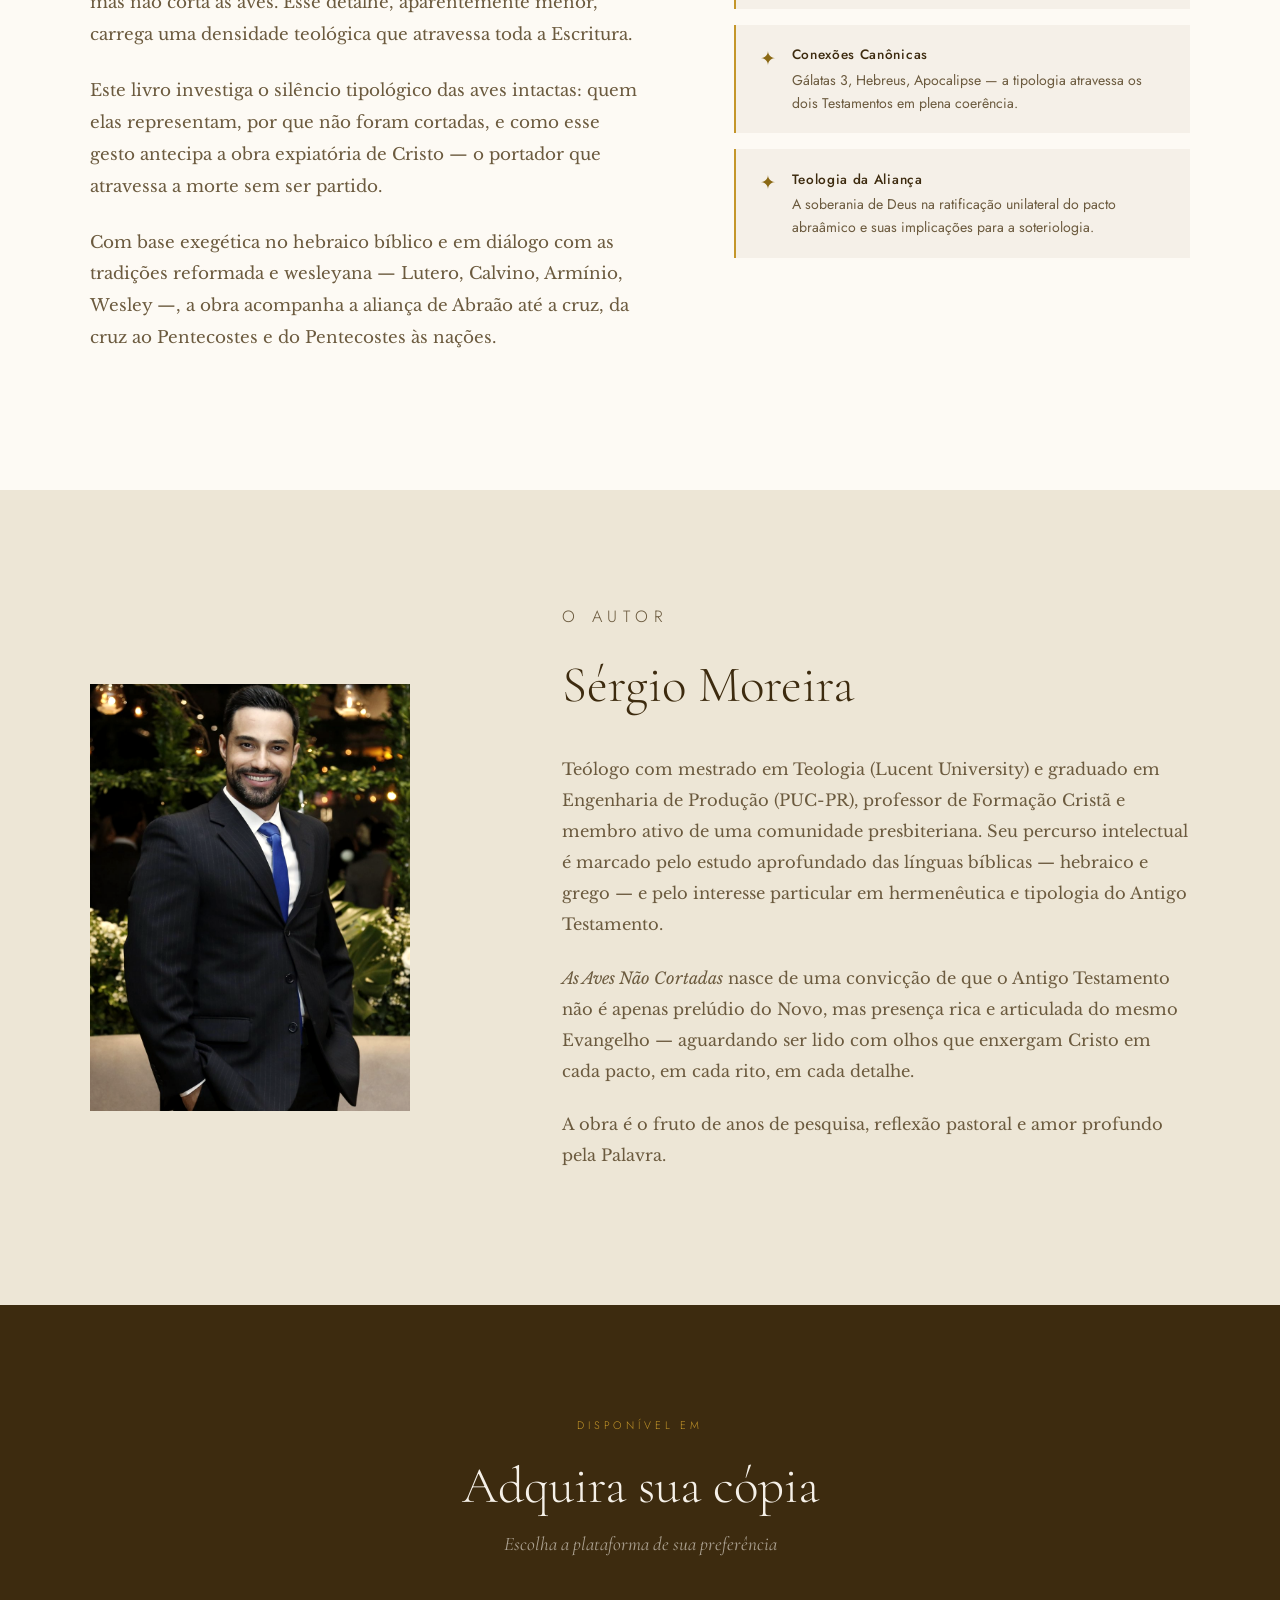
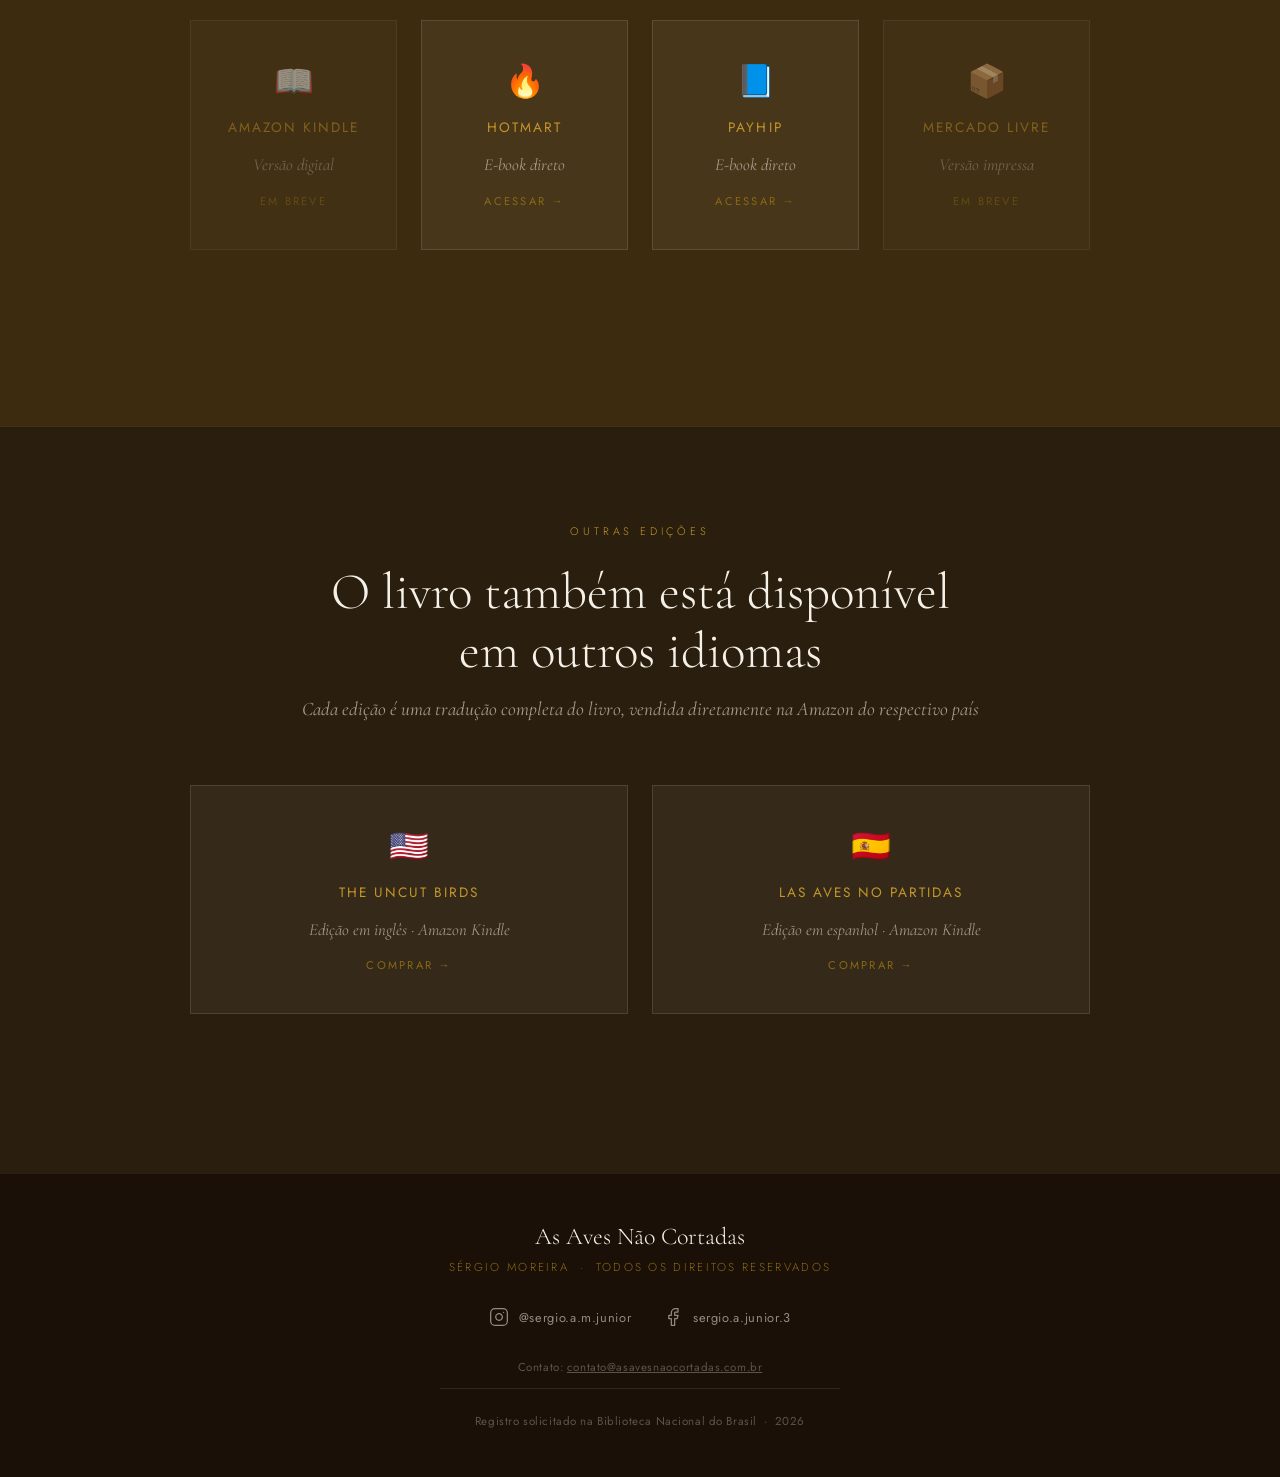
==== commit d73d8b48: "Update index.html" ====
--- a/index.html
+++ b/index.html
@@ -142,6 +142,8 @@
     <div class="hero-cta-group">
       <a href="https://go.hotmart.com/M106552113T" target="_blank" rel="noopener" class="btn-primary">Comprar agora</a>
       <a href="#onde-encontrar" class="btn-secondary">Ver todas as lojas</a>
+      <a href="/amostra/" class="btn-secondary">Ler capítulo grátis</a>
+      <a href="/artigos/" class="btn-secondary">Artigos</a>
     </div>
   </div>
   <div class="hero-book">
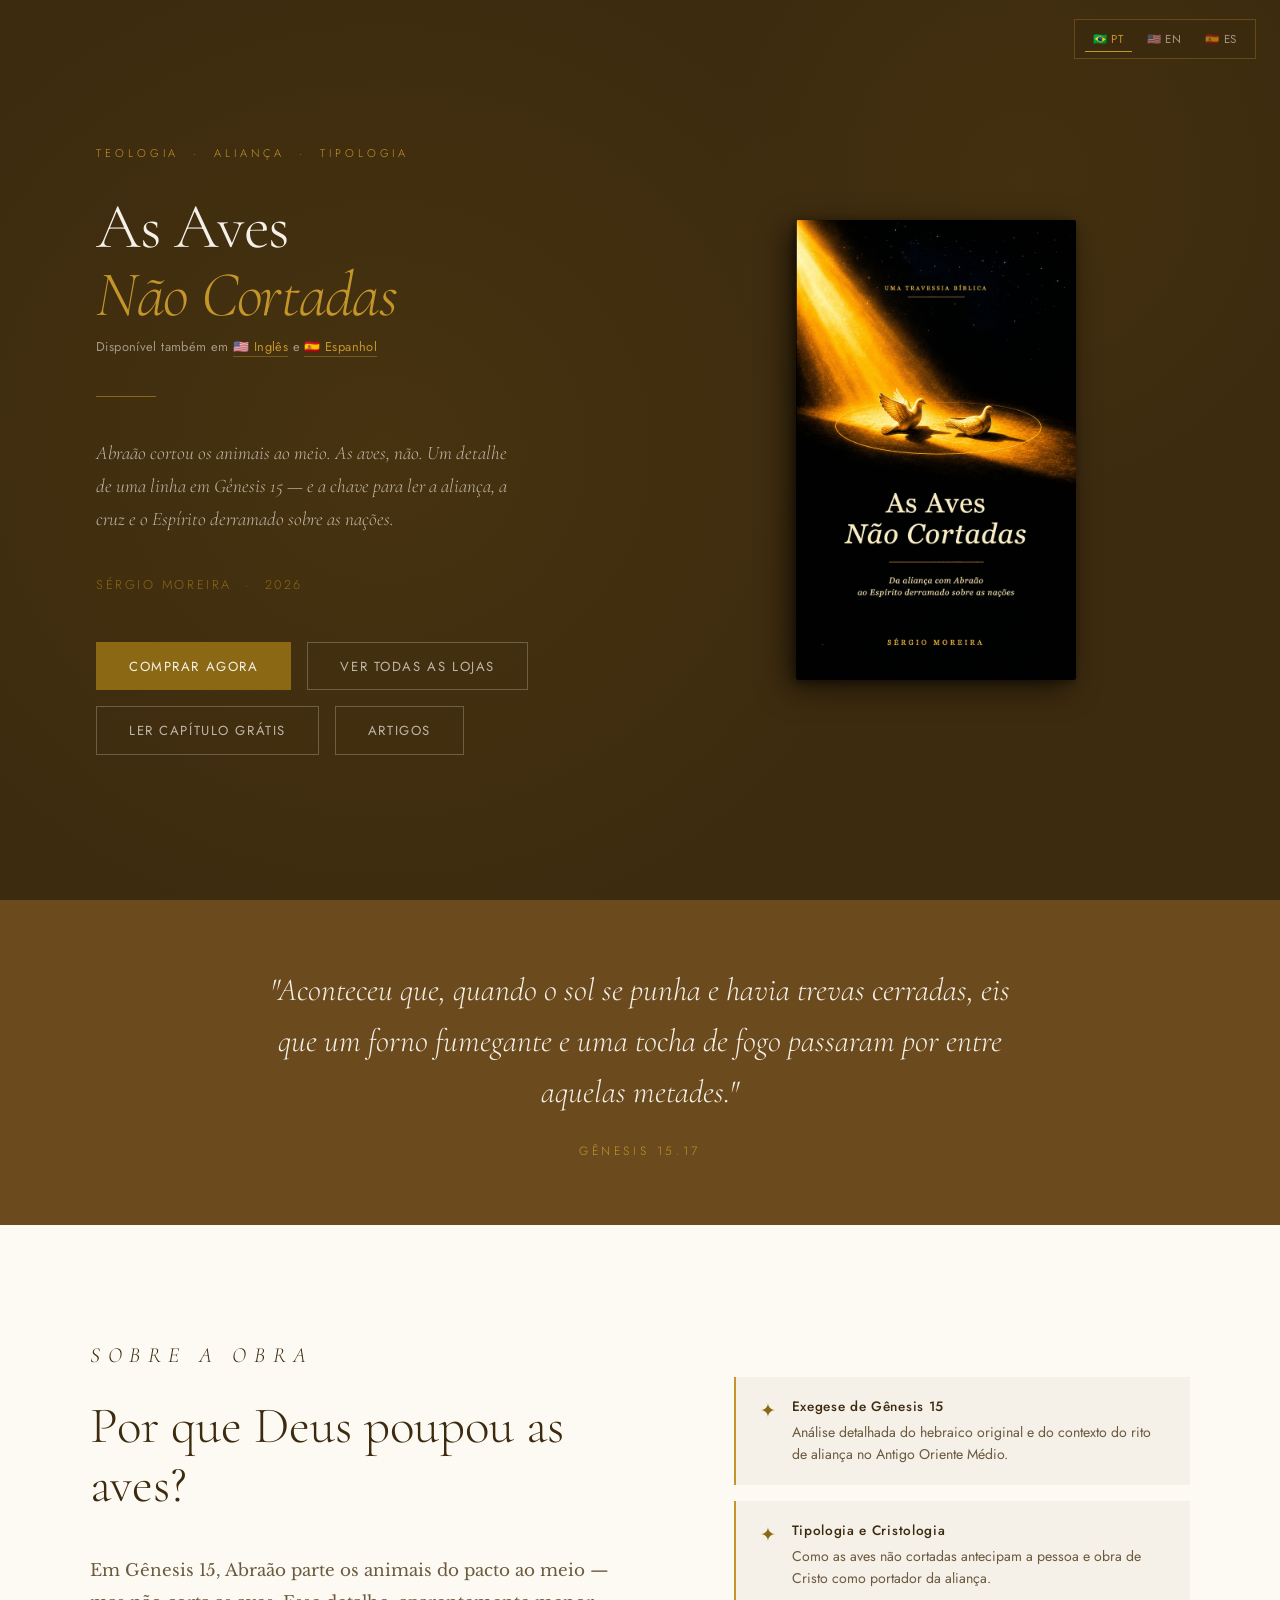
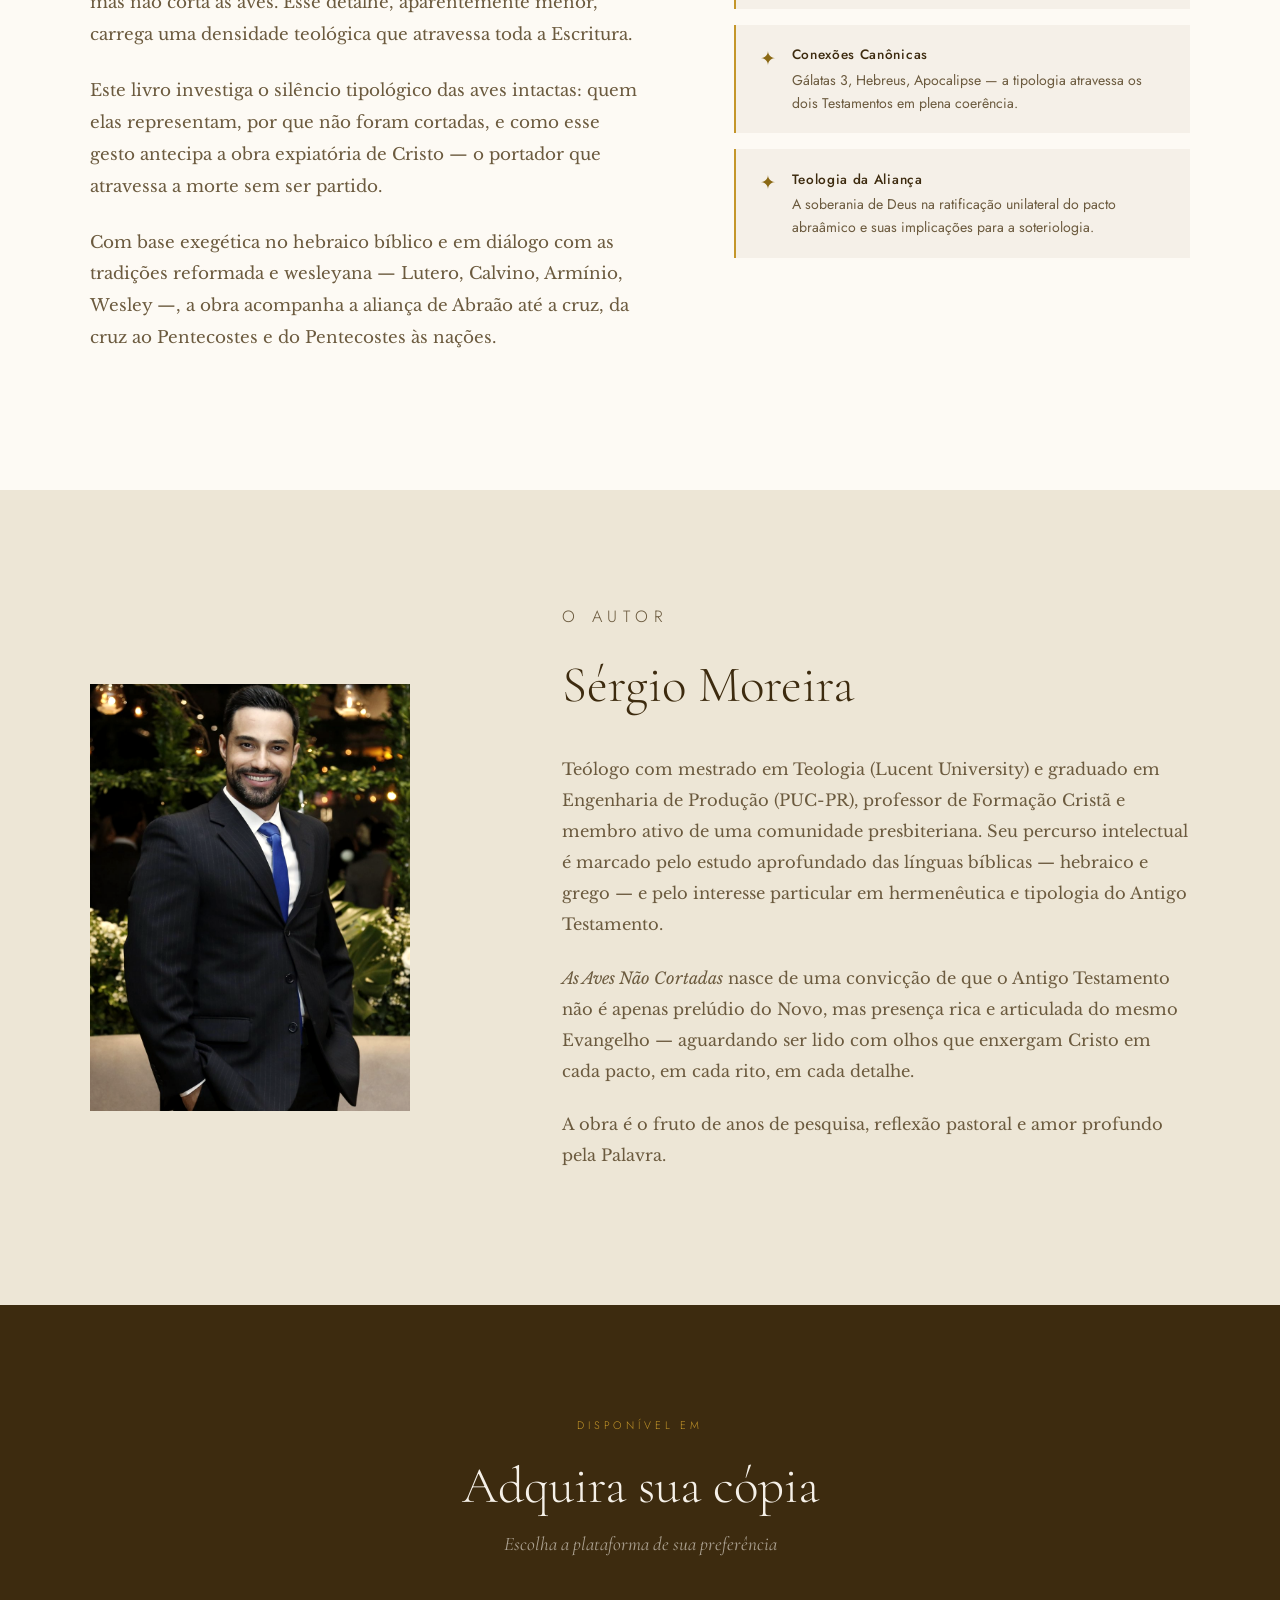
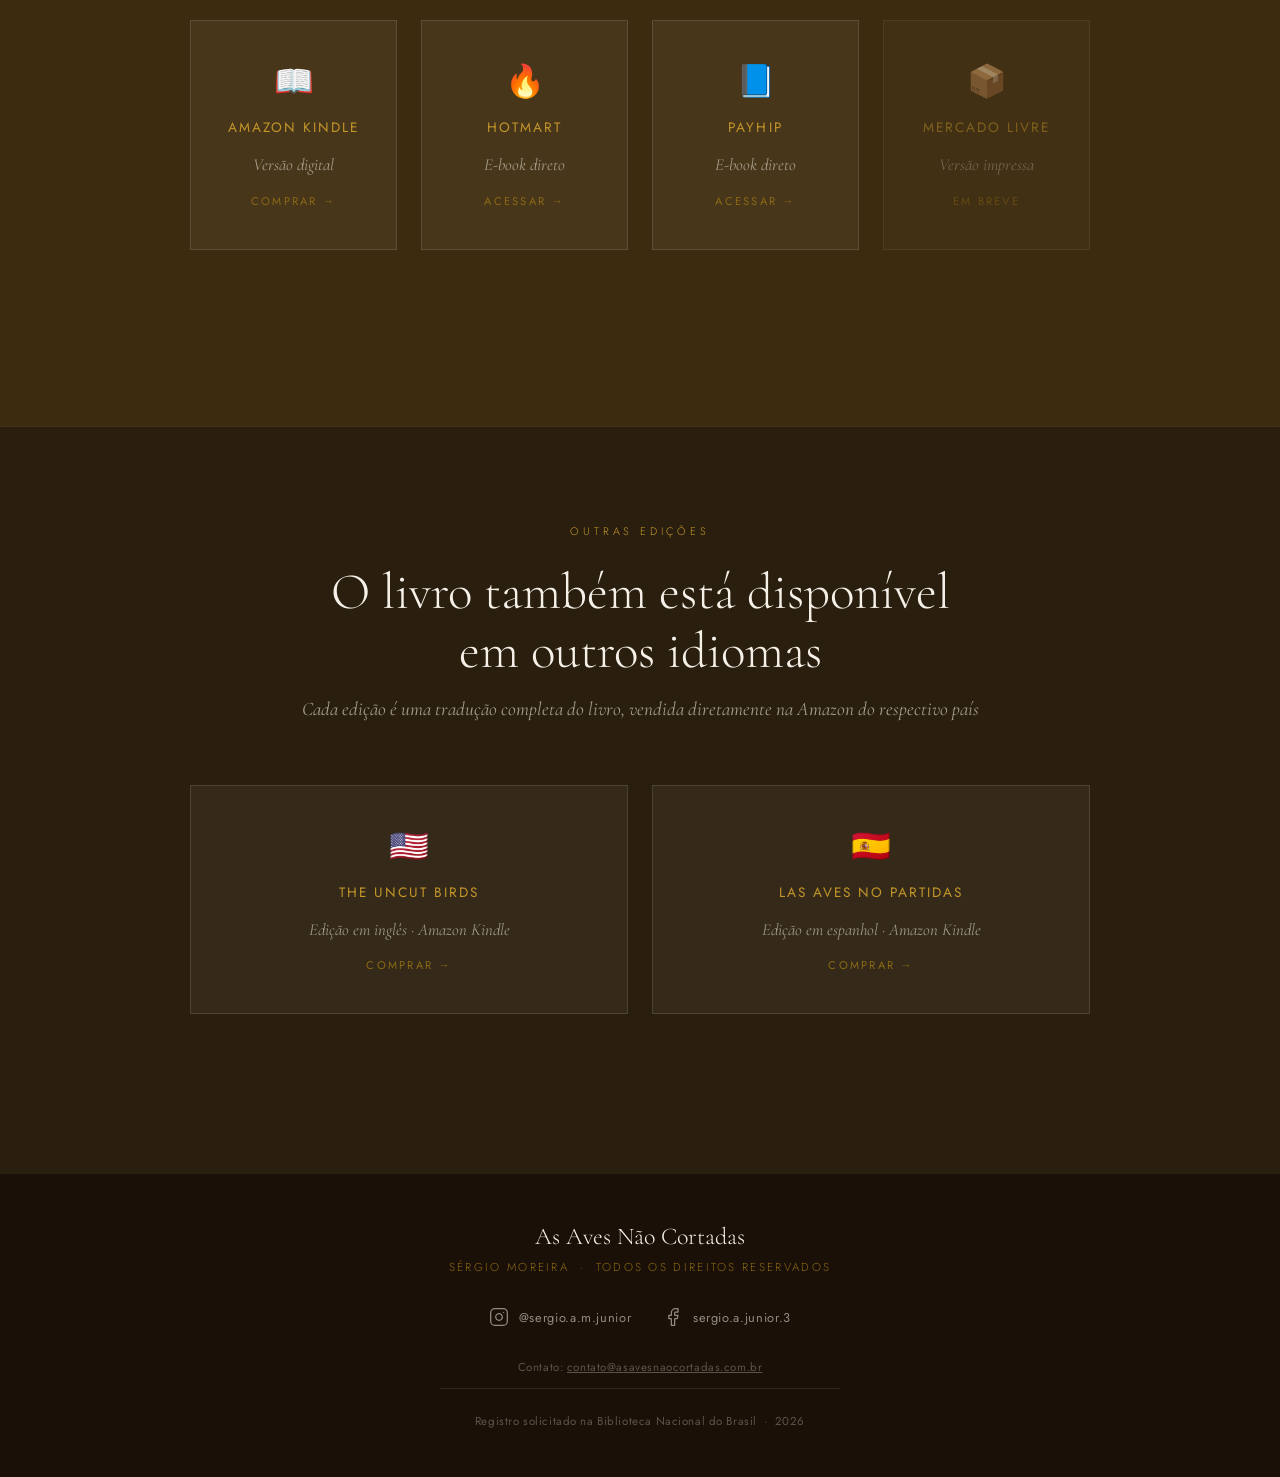
==== commit 0db5cf22: "Update index.html" ====
--- a/index.html
+++ b/index.html
@@ -206,7 +206,7 @@
     <h2 class="section-title">Adquira sua cópia</h2>
     <p class="onde-subtitulo">Escolha a plataforma de sua preferência</p>
     <div class="lojas-grid">
-      <div class="loja-card loja-em-breve"><span class="loja-icon">📖</span><span class="loja-nome">Amazon Kindle</span><span class="loja-desc">Versão digital</span><span class="loja-link-text">Em breve</span></div>
+      <a href="https://www.amazon.com.br/dp/B0HM5CHDGZ" class="loja-card" target="_blank" rel="noopener"><span class="loja-icon">📖</span><span class="loja-nome">Amazon Kindle</span><span class="loja-desc">Versão digital</span><span class="loja-link-text">Comprar →</span></a>
       <a href="https://go.hotmart.com/M106552113T" class="loja-card" target="_blank" rel="noopener"><span class="loja-icon">🔥</span><span class="loja-nome">Hotmart</span><span class="loja-desc">E-book direto</span><span class="loja-link-text">Acessar →</span></a>
       <a href="https://payhip.com/b/uIAxt" class="loja-card" target="_blank" rel="noopener"><span class="loja-icon">📘</span><span class="loja-nome">PayHip</span><span class="loja-desc">E-book direto</span><span class="loja-link-text">Acessar →</span></a>
       <div class="loja-card loja-em-breve"><span class="loja-icon">📦</span><span class="loja-nome">Mercado Livre</span><span class="loja-desc">Versão impressa</span><span class="loja-link-text">Em breve</span></div>
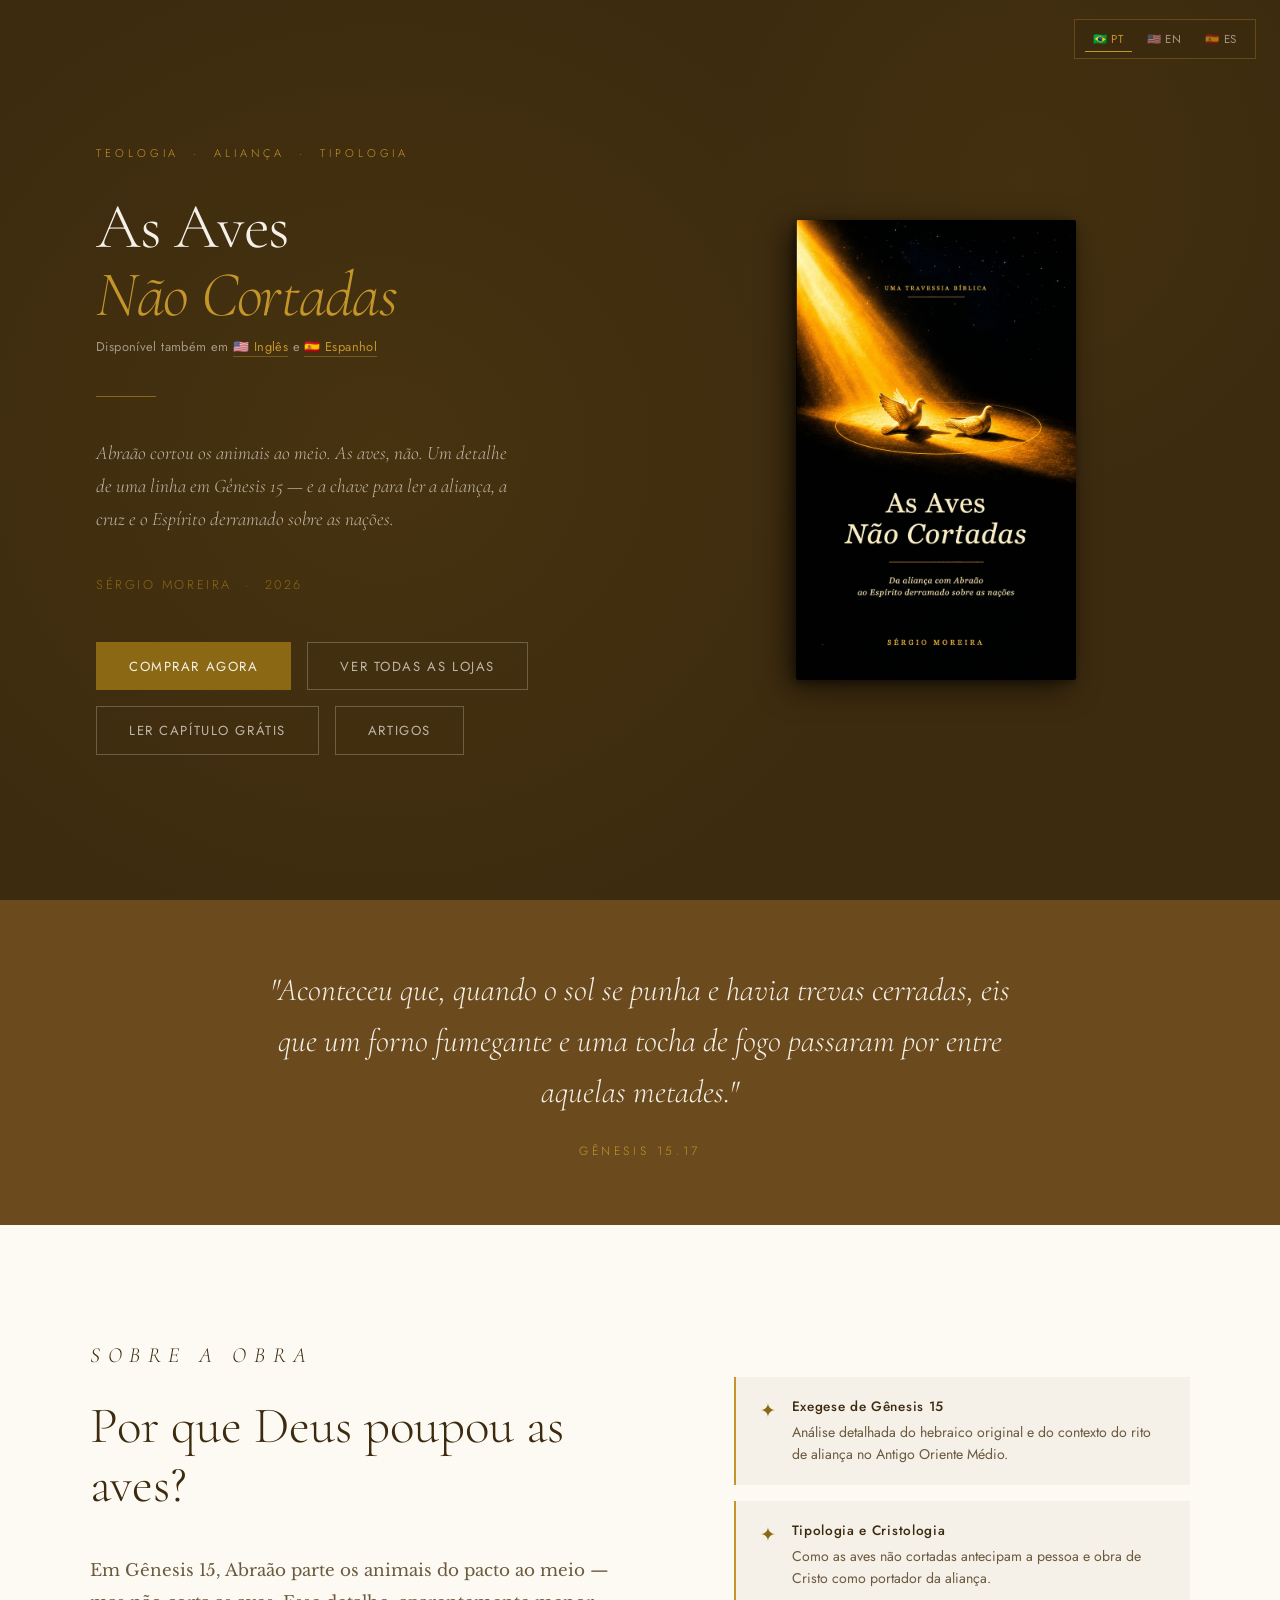
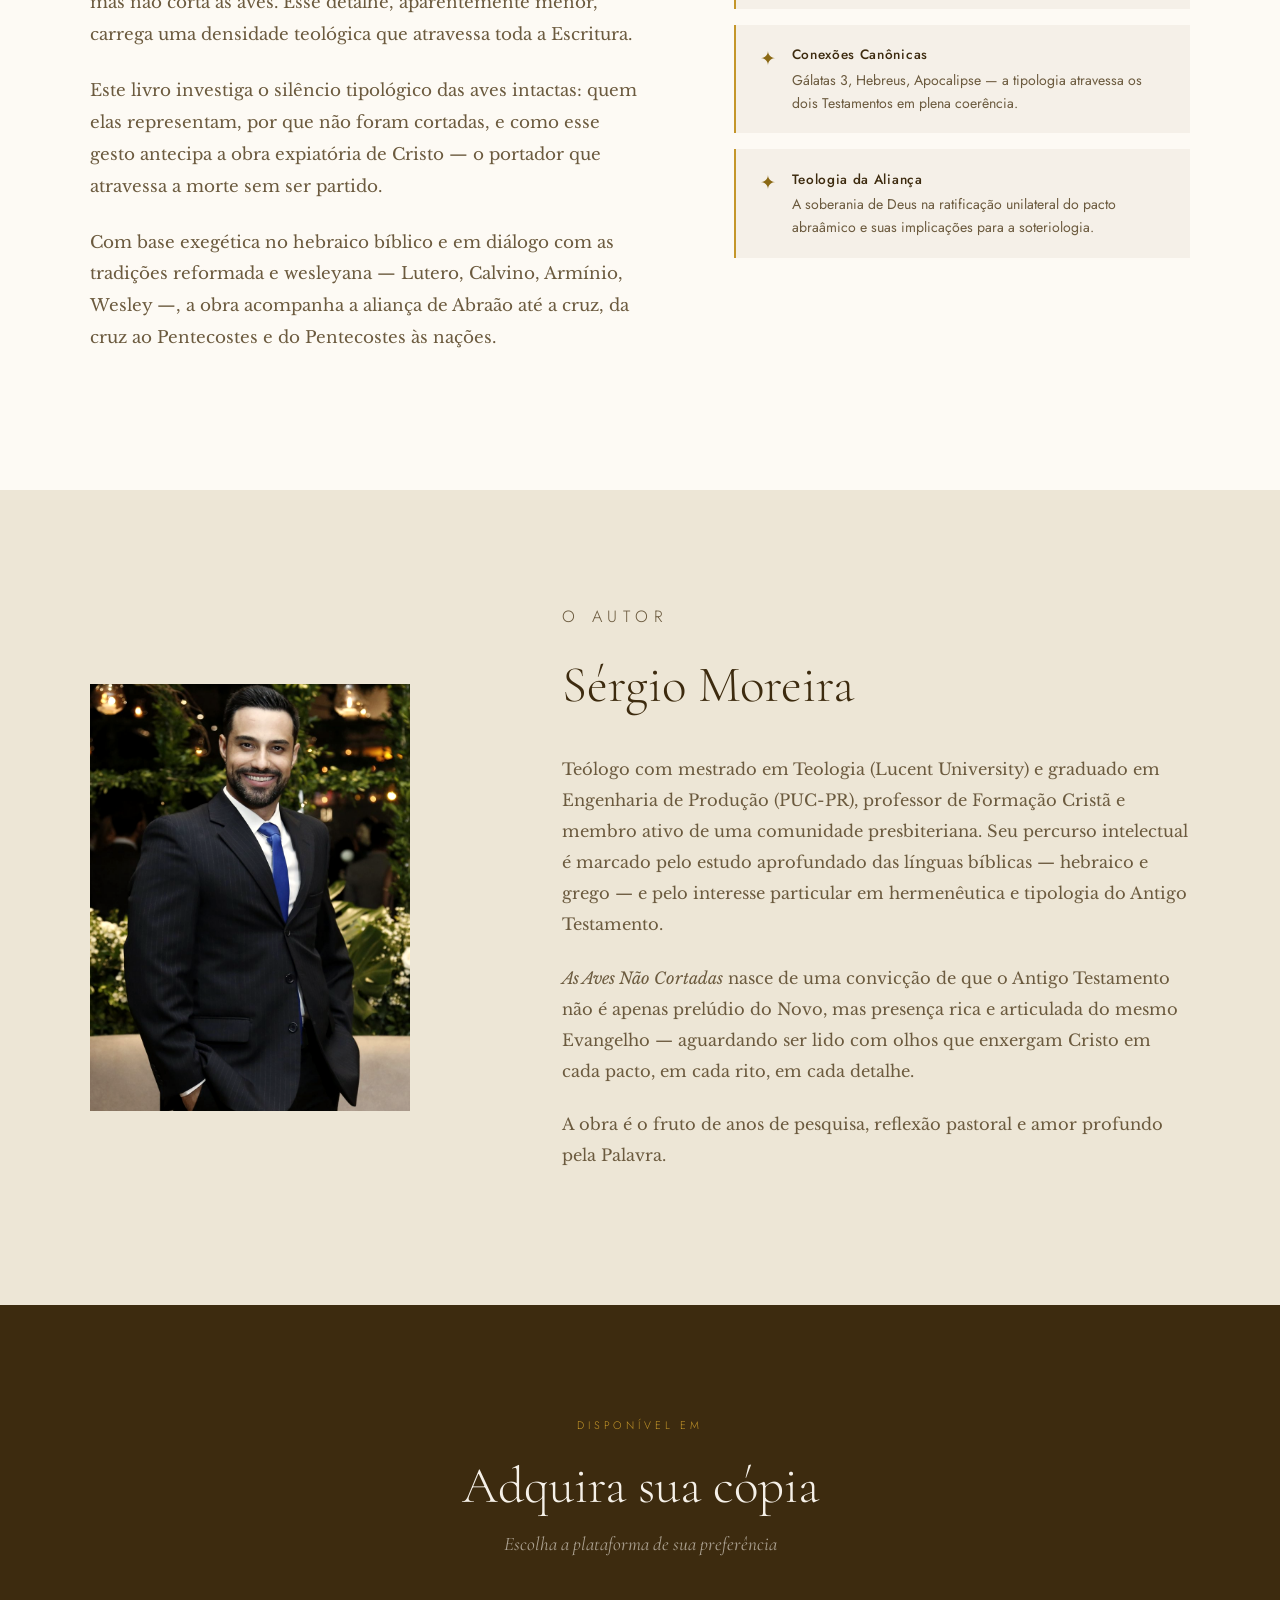
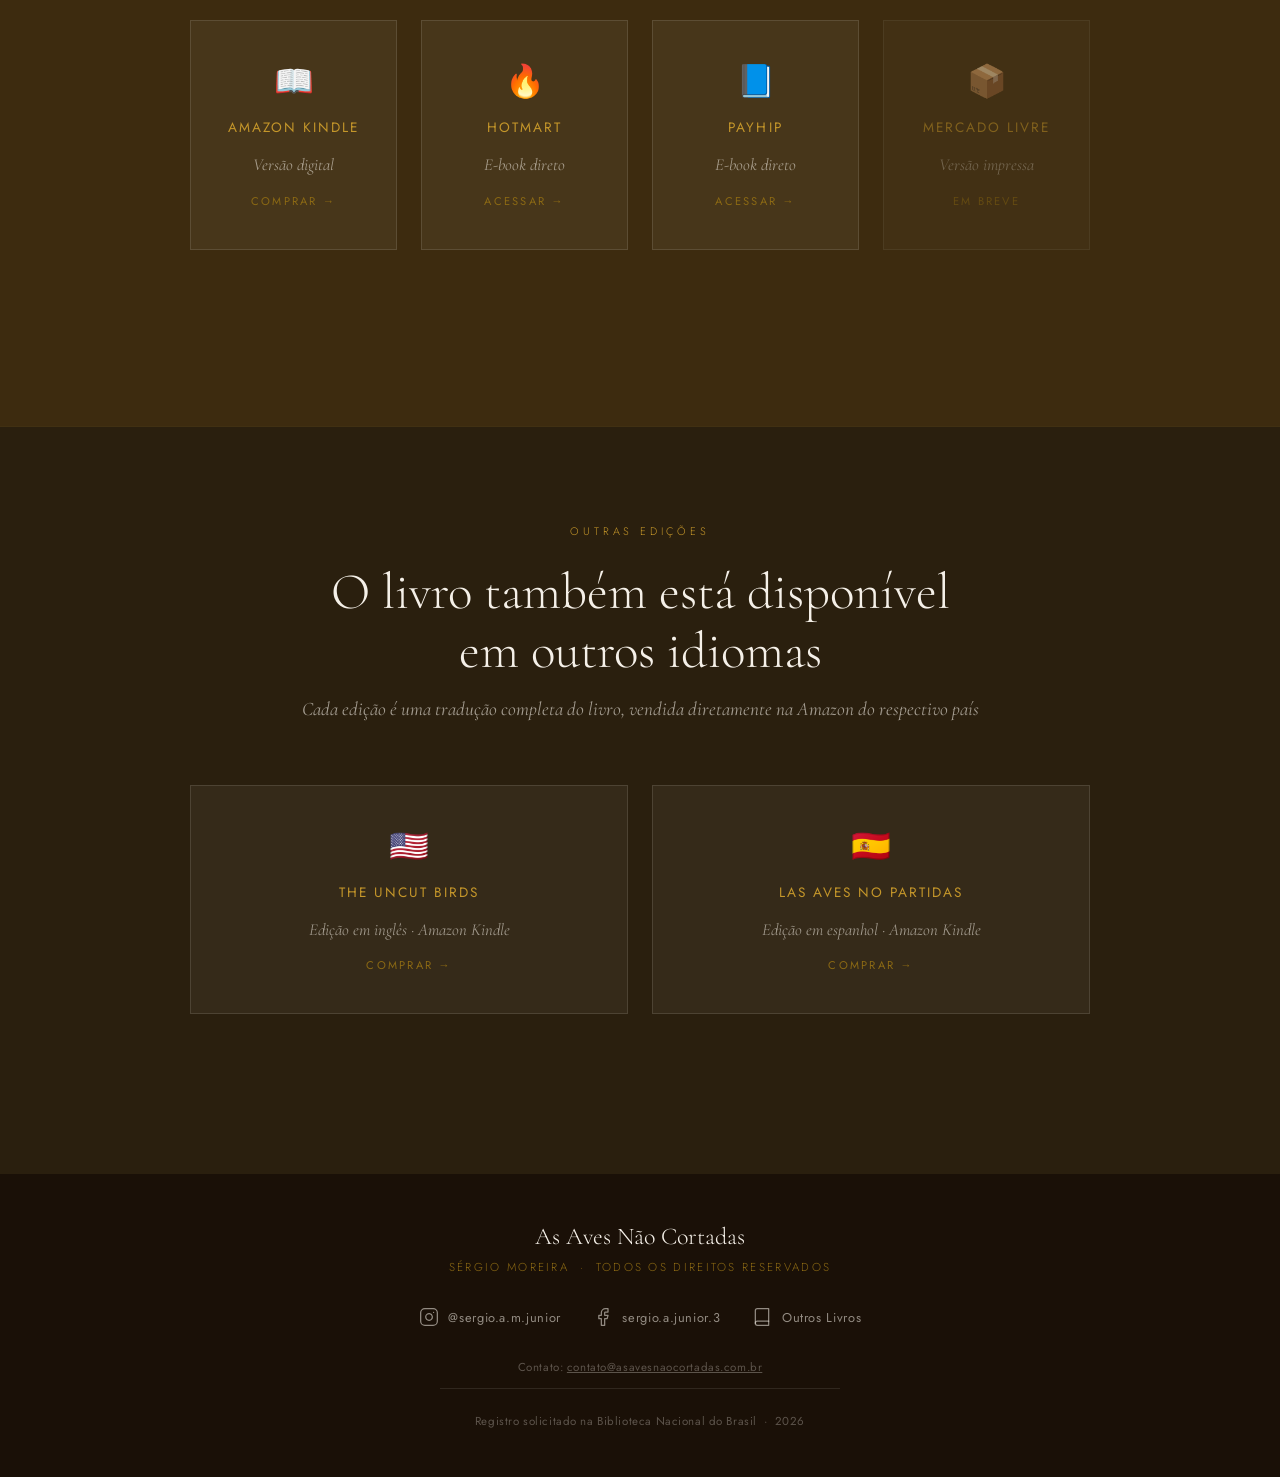
==== commit 7b8e7bb8: "Adiciona link Outros Livros no rodapé" ====
--- a/index.html
+++ b/index.html
@@ -238,6 +238,10 @@
       <svg xmlns="http://www.w3.org/2000/svg" width="20" height="20" viewBox="0 0 24 24" fill="none" stroke="currentColor" stroke-width="1.5" stroke-linecap="round" stroke-linejoin="round"><path d="M18 2h-3a5 5 0 0 0-5 5v3H7v4h3v8h4v-8h3l1-4h-4V7a1 1 0 0 1 1-1h3z"/></svg>
       <span>sergio.a.junior.3</span>
     </a>
+    <a href="/outros-livros/" class="social-link" aria-label="Outros Livros">
+      <svg xmlns="http://www.w3.org/2000/svg" width="20" height="20" viewBox="0 0 24 24" fill="none" stroke="currentColor" stroke-width="1.5" stroke-linecap="round" stroke-linejoin="round"><path d="M4 19.5A2.5 2.5 0 0 1 6.5 17H20"/><path d="M6.5 2H20v20H6.5A2.5 2.5 0 0 1 4 19.5v-15A2.5 2.5 0 0 1 6.5 2z"/></svg>
+      <span>Outros Livros</span>
+    </a>
   </div>
   <p class="footer-copy" style="margin-bottom:0.8rem">Contato: <a href="mailto:contato@asavesnaocortadas.com.br" style="color:inherit">contato@asavesnaocortadas.com.br</a></p>
   <hr>
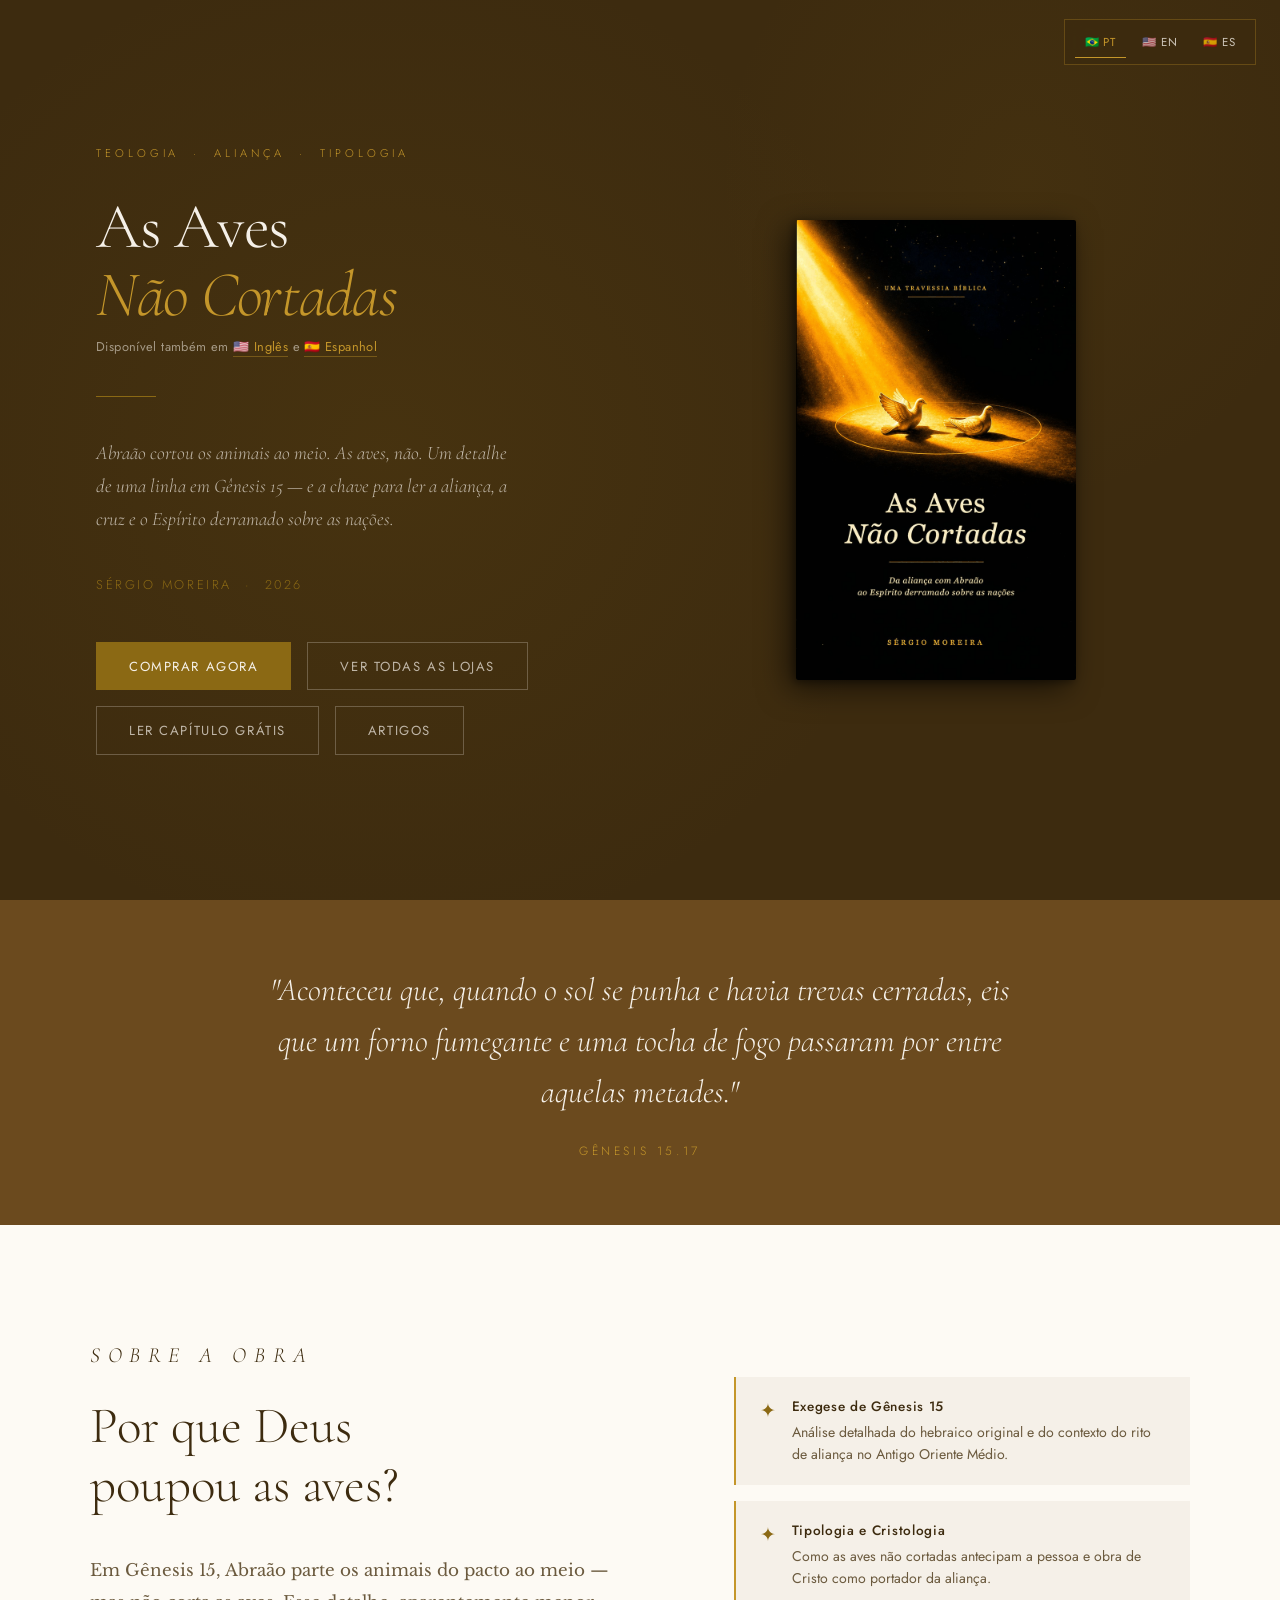
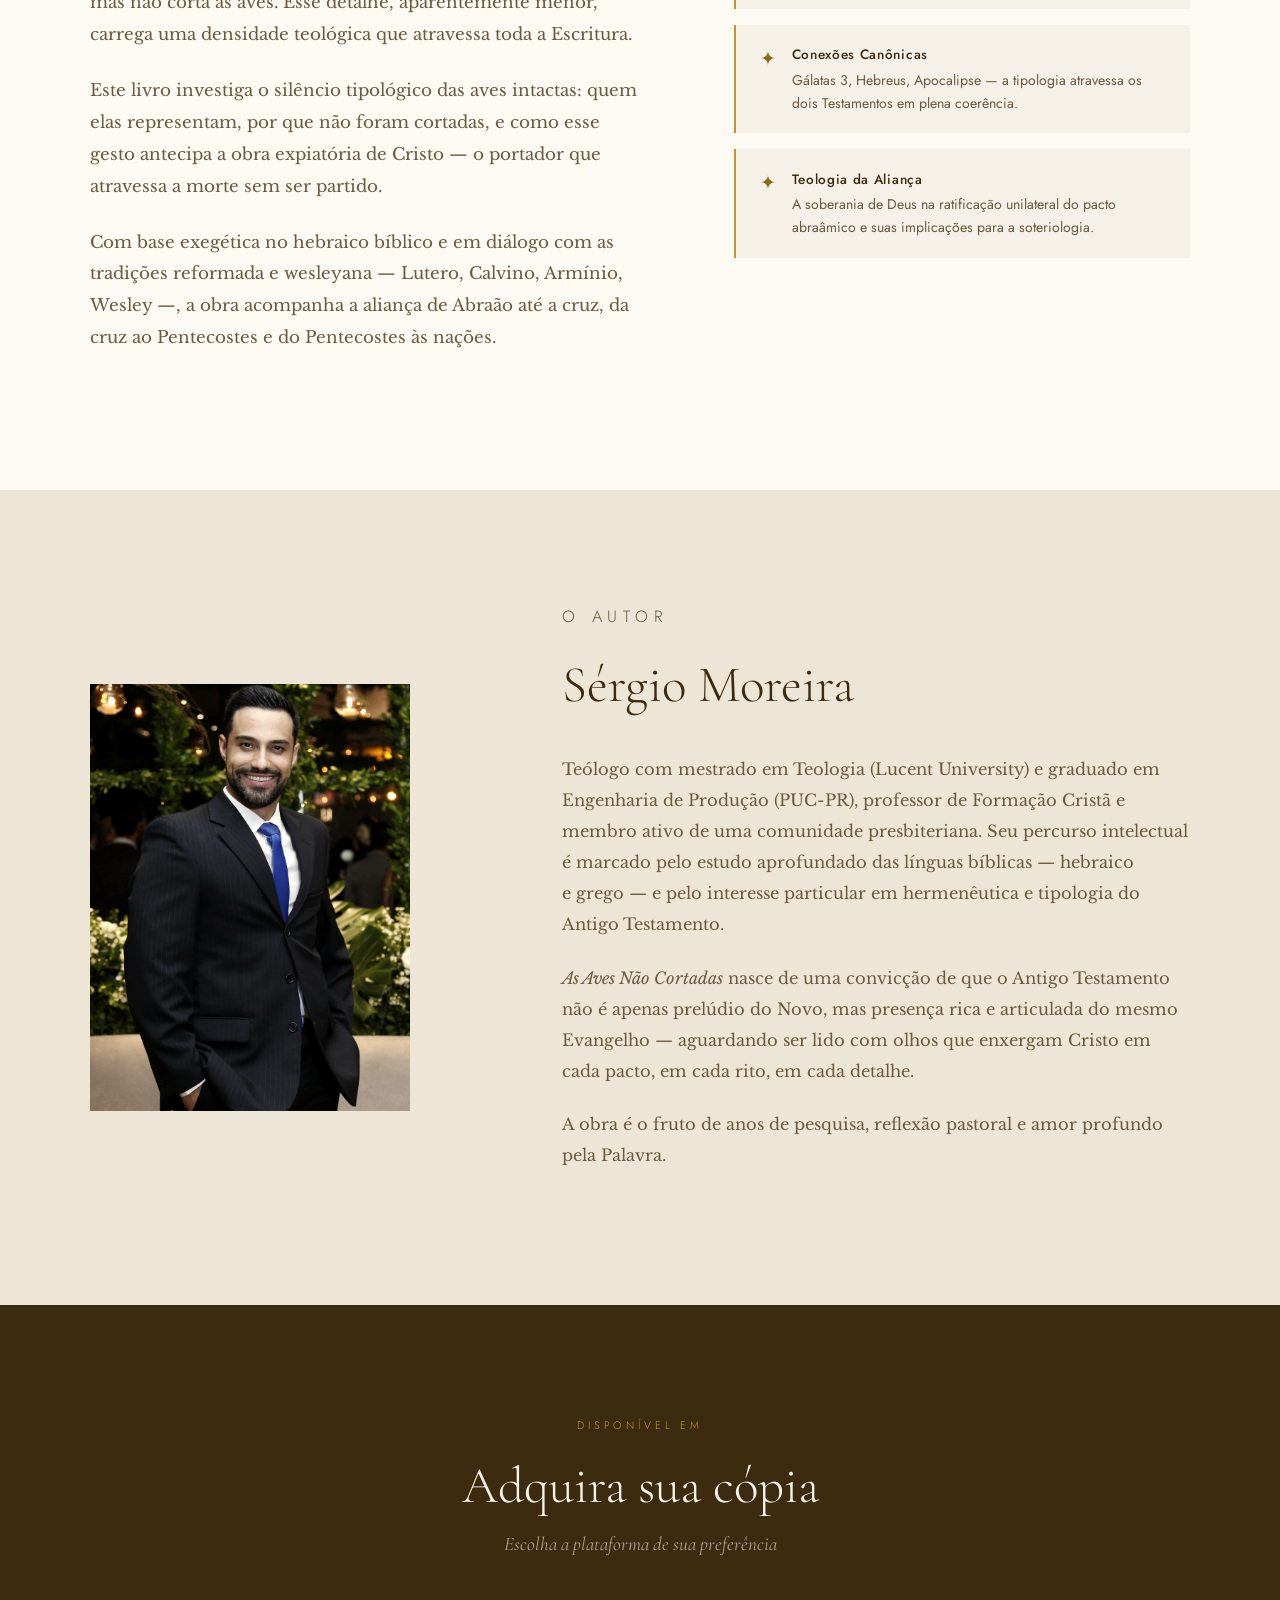
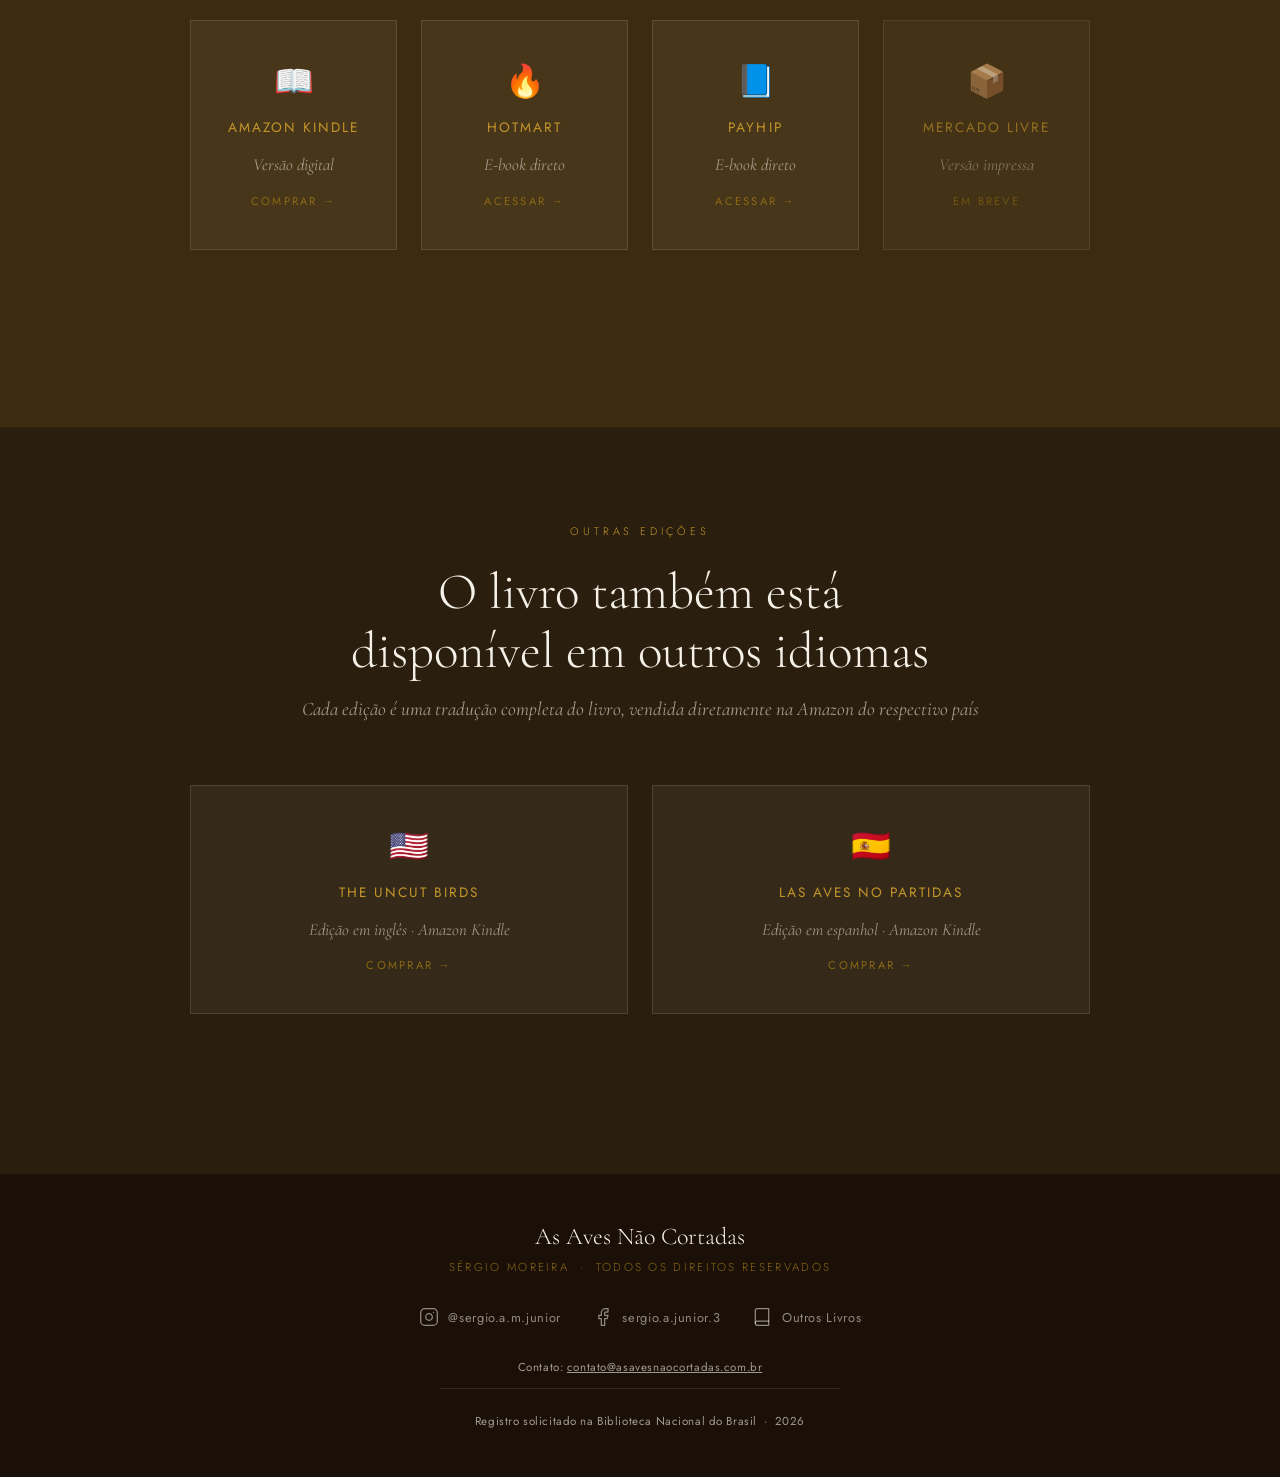
==== commit ffc9b868: "Home PT: structured data, favicon, a11y and image hints" ====
--- a/index.html
+++ b/index.html
@@ -121,16 +121,29 @@
 <link rel="alternate" hreflang="en" href="https://asavesnaocortadas.com.br/en/">
 <link rel="alternate" hreflang="es" href="https://asavesnaocortadas.com.br/es/">
 <link rel="alternate" hreflang="x-default" href="https://asavesnaocortadas.com.br/">
-<script type="application/ld+json">{"@context":"https://schema.org","@type":"Book","name":"As Aves Não Cortadas","author":{"@type":"Person","name":"Sérgio Moreira"},"publisher":{"@type":"Organization","name":"Gilgal Edições"},"inLanguage":"pt-BR","url":"https://asavesnaocortadas.com.br/","image":"https://asavesnaocortadas.com.br/Capa.png","about":"Gênesis 15, aliança abraâmica, tipologia"}</script>
+<script type="application/ld+json">{"@context":"https://schema.org","@graph":[{"@type":"WebSite","@id":"https://asavesnaocortadas.com.br/#site","url":"https://asavesnaocortadas.com.br/","name":"As Aves Não Cortadas","inLanguage":["pt-BR","en","es"],"publisher":{"@id":"https://asavesnaocortadas.com.br/#autor"}},{"@type":"Person","@id":"https://asavesnaocortadas.com.br/#autor","name":"Sérgio Moreira","url":"https://asavesnaocortadas.com.br/#autor","image":"https://asavesnaocortadas.com.br/autor.jpg","sameAs":["https://www.instagram.com/sergio.a.m.junior/","https://www.facebook.com/sergio.a.junior.3"],"jobTitle":"Teólogo e escritor"},{"@type":"Book","@id":"https://asavesnaocortadas.com.br/#livro","name":"As Aves Não Cortadas","alternativeHeadline":"Da aliança com Abraão ao Espírito derramado sobre as nações","description":"Por que Deus não cortou as aves na aliança de Gênesis 15? Um estudo teológico que acompanha a promessa de Abraão até a cruz, o Espírito derramado em Pentecostes e as nações. Livro de Sérgio Moreira.","author":{"@id":"https://asavesnaocortadas.com.br/#autor"},"publisher":{"@type":"Organization","name":"Gilgal Edições"},"inLanguage":"pt-BR","datePublished":"2026","url":"https://asavesnaocortadas.com.br/","image":"https://asavesnaocortadas.com.br/Capa.png","about":["Gênesis 15","Aliança abraâmica","Tipologia bíblica","Teologia da aliança"],"bookFormat":"https://schema.org/EBook","offers":{"@type":"Offer","url":"https://www.amazon.com.br/dp/B0HM5CHDGZ","price":"24.90","priceCurrency":"BRL","availability":"https://schema.org/InStock"},"isbn":"9786502146897","workTranslation":[{"@type":"Book","@id":"https://asavesnaocortadas.com.br/en/#livro","name":"The Uncut Birds","inLanguage":"en","url":"https://asavesnaocortadas.com.br/en/"},{"@type":"Book","@id":"https://asavesnaocortadas.com.br/es/#livro","name":"Las Aves No Partidas","inLanguage":"es","url":"https://asavesnaocortadas.com.br/es/"}]}]}</script>
+<link rel="icon" href="/favicon.svg" type="image/svg+xml">
+<link rel="manifest" href="/site.webmanifest">
+<meta name="theme-color" content="#3D2B0F">
+<meta name="author" content="Sérgio Moreira">
+<meta property="og:site_name" content="As Aves Não Cortadas">
+<meta property="og:locale" content="pt_BR">
+<meta property="og:image:width" content="700">
+<meta property="og:image:height" content="1152">
+<meta property="og:image:alt" content="Capa do livro As Aves Não Cortadas, de Sérgio Moreira">
+<meta name="twitter:card" content="summary">
+<link rel="stylesheet" href="/assets/enhance.css">
 </head>
 <body>
-
-<nav class="lang-nav">
+<a class="skip" href="#conteudo">Ir para o conteúdo</a>
+
+<nav class="lang-nav" aria-label="Idioma">
   <a href="/" class="lang-btn active">🇧🇷 PT</a>
   <a href="/en/" class="lang-btn">🇺🇸 EN</a>
   <a href="/es/" class="lang-btn">🇪🇸 ES</a>
 </nav>
 
+<main id="conteudo">
 <section class="hero">
   <div class="hero-text">
     <p class="hero-eyebrow">Teologia &nbsp;·&nbsp; Aliança &nbsp;·&nbsp; Tipologia</p>
@@ -148,7 +161,7 @@
   </div>
   <div class="hero-book">
     <div class="book-wrapper">
-      <img src="Capa.png" alt="Capa do livro As Aves Não Cortadas — Sérgio Moreira" class="book-img">
+      <img src="Capa.png" alt="Capa do livro As Aves Não Cortadas — Sérgio Moreira" class="book-img" width="700" height="1152" fetchpriority="high" decoding="async">
     </div>
   </div>
 </section>
@@ -186,7 +199,7 @@
   <div class="container">
     <div class="autor-grid">
       <div class="autor-foto-wrapper">
-        <img src="autor.jpg" alt="Sérgio Moreira, autor" class="autor-foto">
+        <img src="autor.jpg" alt="Sérgio Moreira, autor" class="autor-foto" width="900" height="1411" loading="lazy" decoding="async">
         <div class="autor-foto-frame"></div>
       </div>
       <div class="autor-bio">
@@ -225,6 +238,8 @@
     </div>
   </div>
 </section>
+
+</main>
 
 <footer>
   <p class="footer-title">As Aves Não Cortadas</p>
--- a/assets/enhance.css
+++ b/assets/enhance.css
@@ -0,0 +1,34 @@
+/* Camada compartilhada: acessibilidade e recursos modernos de CSS (2026-11) */
+@view-transition { navigation: auto; }
+:root { color-scheme: light; }
+html { scroll-behavior: smooth; scroll-padding-top: 1rem; -webkit-text-size-adjust: 100%; text-size-adjust: 100%; }
+h1, h2, h3, .hero-title, .section-title { text-wrap: balance; }
+p, li, blockquote { text-wrap: pretty; }
+img { max-width: 100%; height: auto; }
+::selection { background: #C4962A; color: #1A1007; }
+:focus-visible { outline: 2px solid #C4962A; outline-offset: 3px; border-radius: 2px; }
+.skip { position: absolute; left: -999px; top: 0; z-index: 1000; background: #C4962A; color: #1A1007; padding: .7rem 1.1rem; font-family: 'Jost', sans-serif; font-size: .85rem; letter-spacing: .05em; text-decoration: none; }
+.skip:focus { left: .5rem; top: .5rem; }
+/* contraste de textos pequenos sobre fundo escuro */
+.footer-copy { color: rgba(245,240,232,.62); }
+.lang-btn { color: rgba(245,240,232,.78); }
+.loja-em-breve { opacity: .65; }
+footer { color: rgba(245,240,232,.62); }
+/* alvos de toque confortáveis */
+.lang-btn { padding: .45rem .6rem; }
+@media (hover: none) { .loja-card:hover { transform: none; } }
+/* entrada suave ao rolar, só onde o navegador suporta e o leitor não pediu menos movimento */
+@supports (animation-timeline: view()) {
+  @media (prefers-reduced-motion: no-preference) {
+    .tema-item, .sobre-texto, .autor-bio { animation: revelar linear both; animation-timeline: view(); animation-range: entry 0% entry 55%; }
+    @keyframes revelar { from { opacity: 0; transform: translateY(24px); } to { opacity: 1; transform: none; } }
+  }
+}
+@media (prefers-reduced-motion: reduce) {
+  html { scroll-behavior: auto; }
+  *, *::before, *::after { animation-duration: .01ms !important; animation-iteration-count: 1 !important; transition-duration: .01ms !important; }
+}
+@media print {
+  .lang-nav, .skip, .hero-cta-group, .cta, .onde, .idiomas-livro, .footer-social { display: none !important; }
+  body { background: #fff; color: #000; }
+}
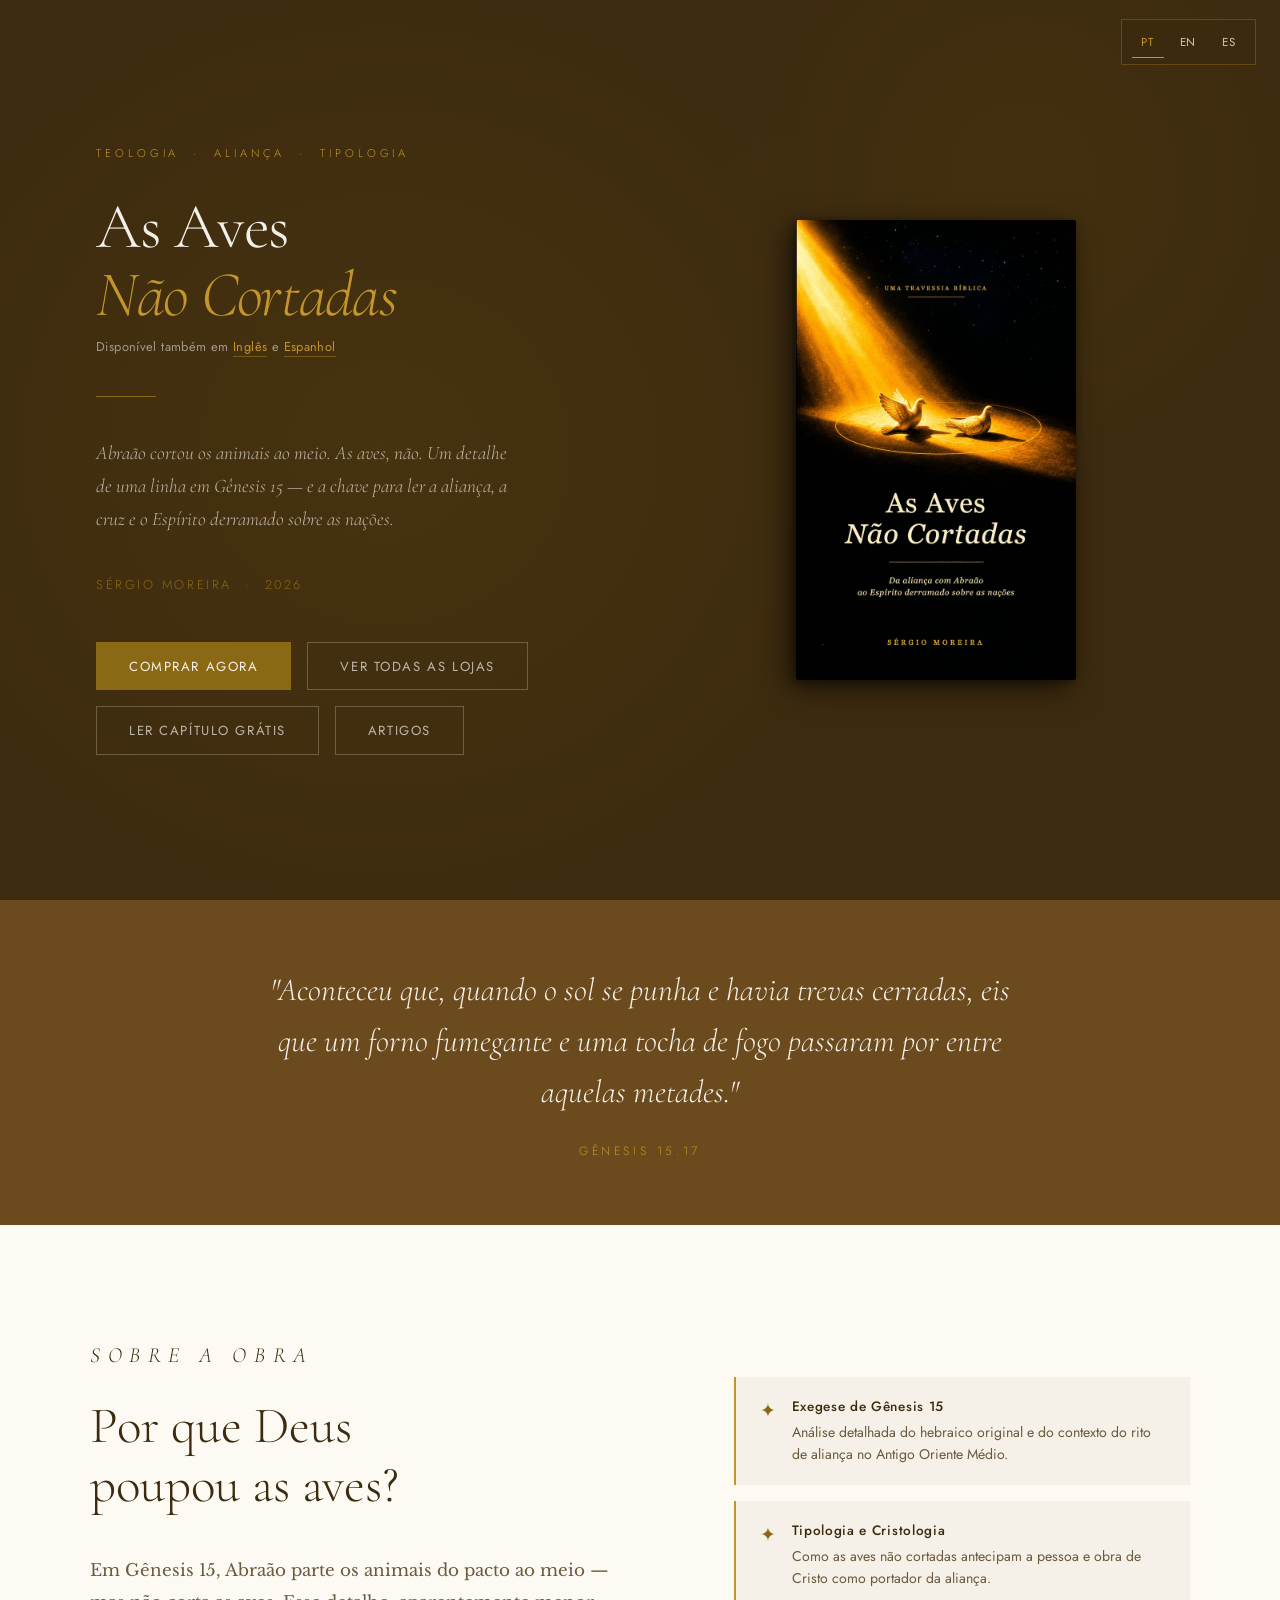
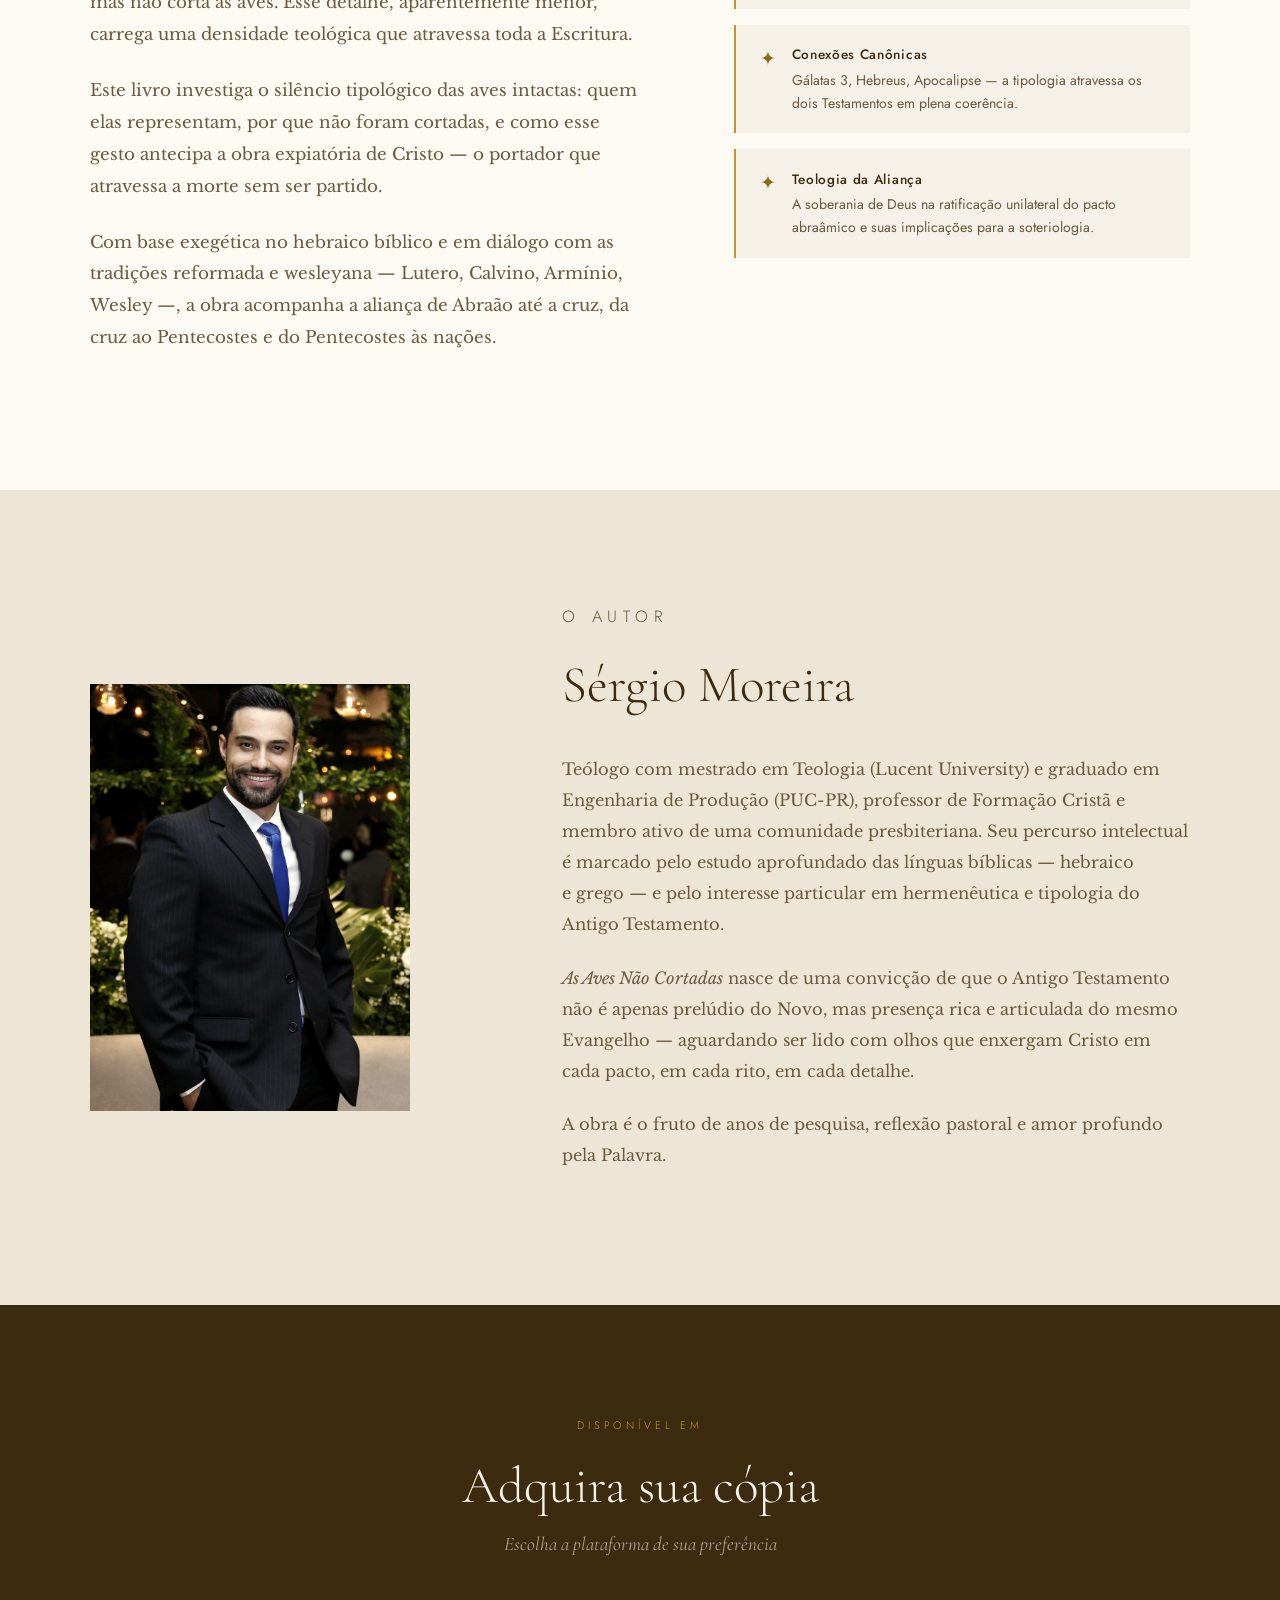
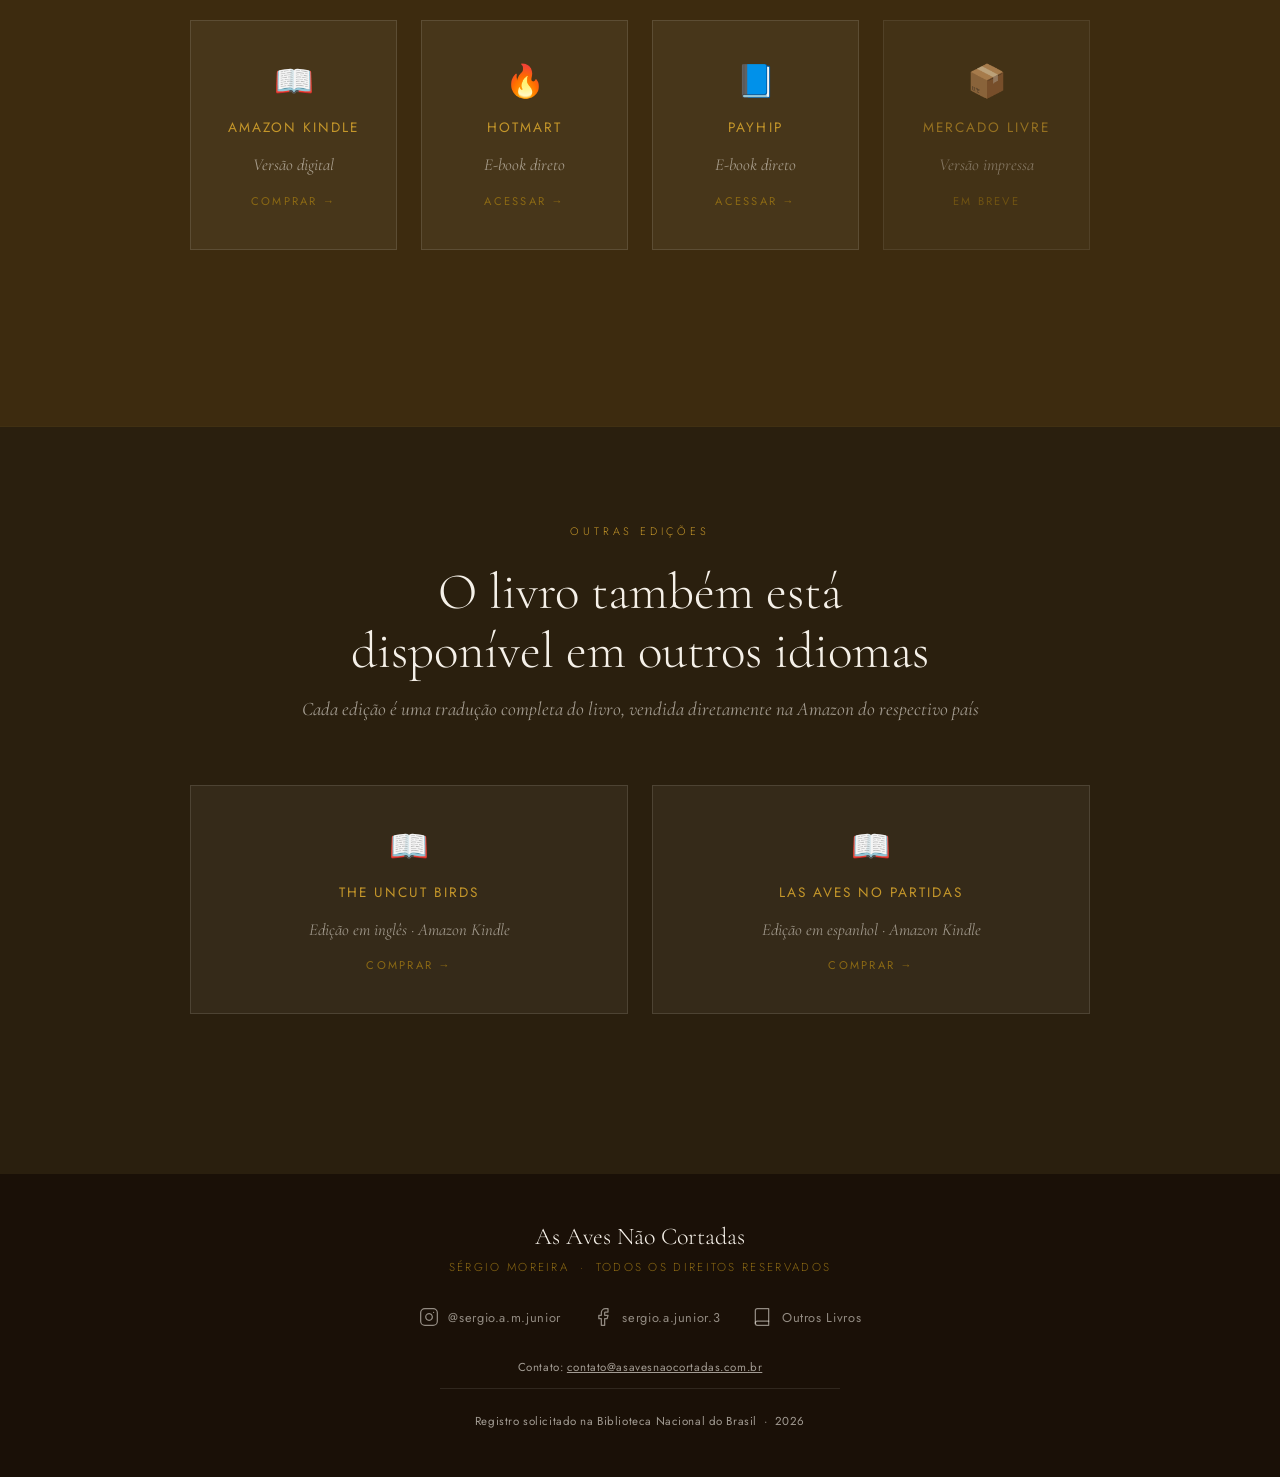
==== commit 115be4e8: "Language switcher: plain labels instead of flag emoji (not rendered on Windows)" ====
--- a/index.html
+++ b/index.html
@@ -138,9 +138,9 @@
 <a class="skip" href="#conteudo">Ir para o conteúdo</a>
 
 <nav class="lang-nav" aria-label="Idioma">
-  <a href="/" class="lang-btn active">🇧🇷 PT</a>
-  <a href="/en/" class="lang-btn">🇺🇸 EN</a>
-  <a href="/es/" class="lang-btn">🇪🇸 ES</a>
+  <a href="/" class="lang-btn active">PT</a>
+  <a href="/en/" class="lang-btn">EN</a>
+  <a href="/es/" class="lang-btn">ES</a>
 </nav>
 
 <main id="conteudo">
@@ -148,7 +148,7 @@
   <div class="hero-text">
     <p class="hero-eyebrow">Teologia &nbsp;·&nbsp; Aliança &nbsp;·&nbsp; Tipologia</p>
     <h1 class="hero-title">As Aves<br><em>Não Cortadas</em></h1>
-    <p class="hero-idiomas">Disponível também em <a href="https://www.amazon.com/dp/B0H73LWRV6" target="_blank" rel="noopener">🇺🇸 Inglês</a> e <a href="https://www.amazon.es/dp/B0H73BCH73" target="_blank" rel="noopener">🇪🇸 Espanhol</a></p>
+    <p class="hero-idiomas">Disponível também em <a href="https://www.amazon.com/dp/B0H73LWRV6" target="_blank" rel="noopener">Inglês</a> e <a href="https://www.amazon.es/dp/B0H73BCH73" target="_blank" rel="noopener">Espanhol</a></p>
     <div class="hero-divider"></div>
     <p class="hero-subtitle">Abraão cortou os animais ao meio. As aves, não. Um detalhe de uma linha em Gênesis 15 — e a chave para ler a aliança, a cruz e o Espírito derramado sobre as nações.</p>
     <p class="hero-autor">Sérgio Moreira &nbsp;·&nbsp; 2026</p>
@@ -233,8 +233,8 @@
     <h2 class="section-title">O livro também está disponível em outros idiomas</h2>
     <p class="onde-subtitulo">Cada edição é uma tradução completa do livro, vendida diretamente na Amazon do respectivo país</p>
     <div class="lojas-grid">
-      <a href="https://www.amazon.com/dp/B0H73LWRV6" class="loja-card" target="_blank" rel="noopener"><span class="loja-icon">🇺🇸</span><span class="loja-nome">The Uncut Birds</span><span class="loja-desc">Edição em inglês · Amazon Kindle</span><span class="loja-link-text">Comprar →</span></a>
-      <a href="https://www.amazon.es/dp/B0H73BCH73" class="loja-card" target="_blank" rel="noopener"><span class="loja-icon">🇪🇸</span><span class="loja-nome">Las Aves No Partidas</span><span class="loja-desc">Edição em espanhol · Amazon Kindle</span><span class="loja-link-text">Comprar →</span></a>
+      <a href="https://www.amazon.com/dp/B0H73LWRV6" class="loja-card" target="_blank" rel="noopener"><span class="loja-icon">📖</span><span class="loja-nome">The Uncut Birds</span><span class="loja-desc">Edição em inglês · Amazon Kindle</span><span class="loja-link-text">Comprar →</span></a>
+      <a href="https://www.amazon.es/dp/B0H73BCH73" class="loja-card" target="_blank" rel="noopener"><span class="loja-icon">📖</span><span class="loja-nome">Las Aves No Partidas</span><span class="loja-desc">Edição em espanhol · Amazon Kindle</span><span class="loja-link-text">Comprar →</span></a>
     </div>
   </div>
 </section>
